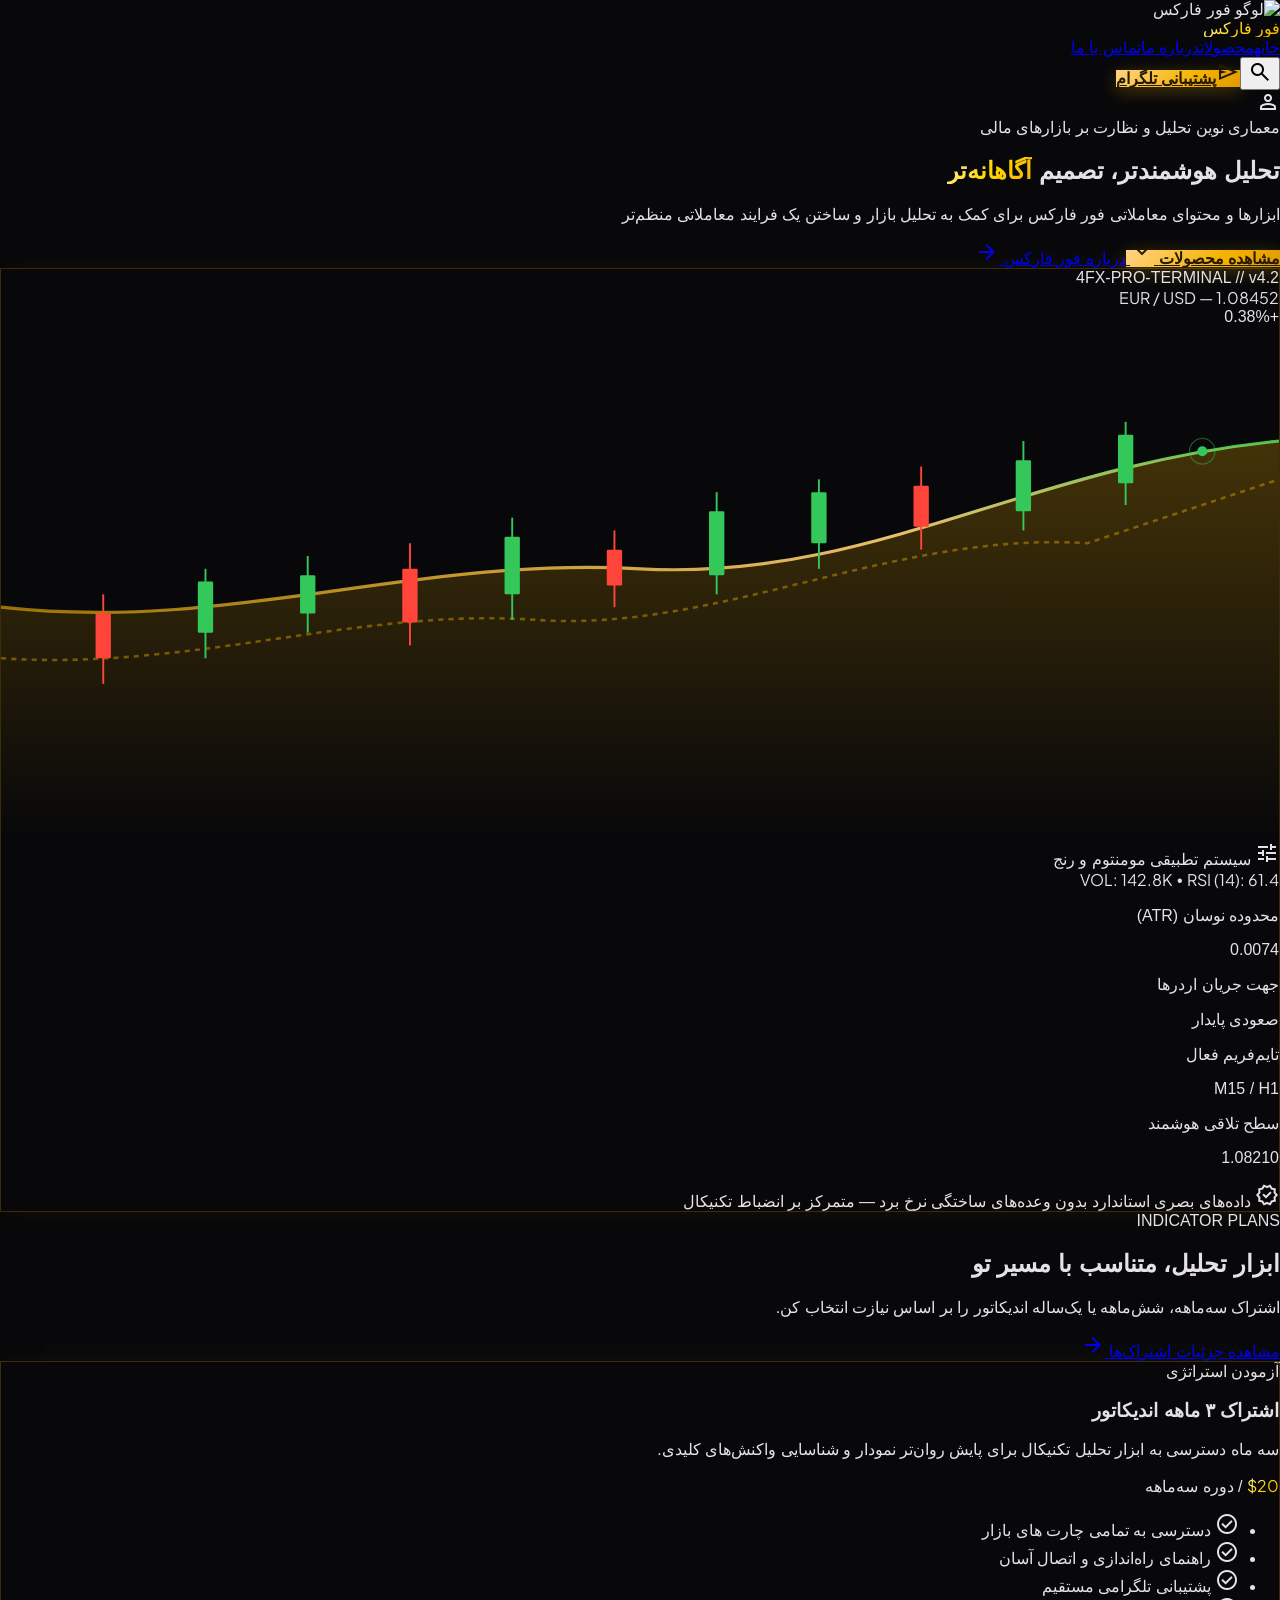
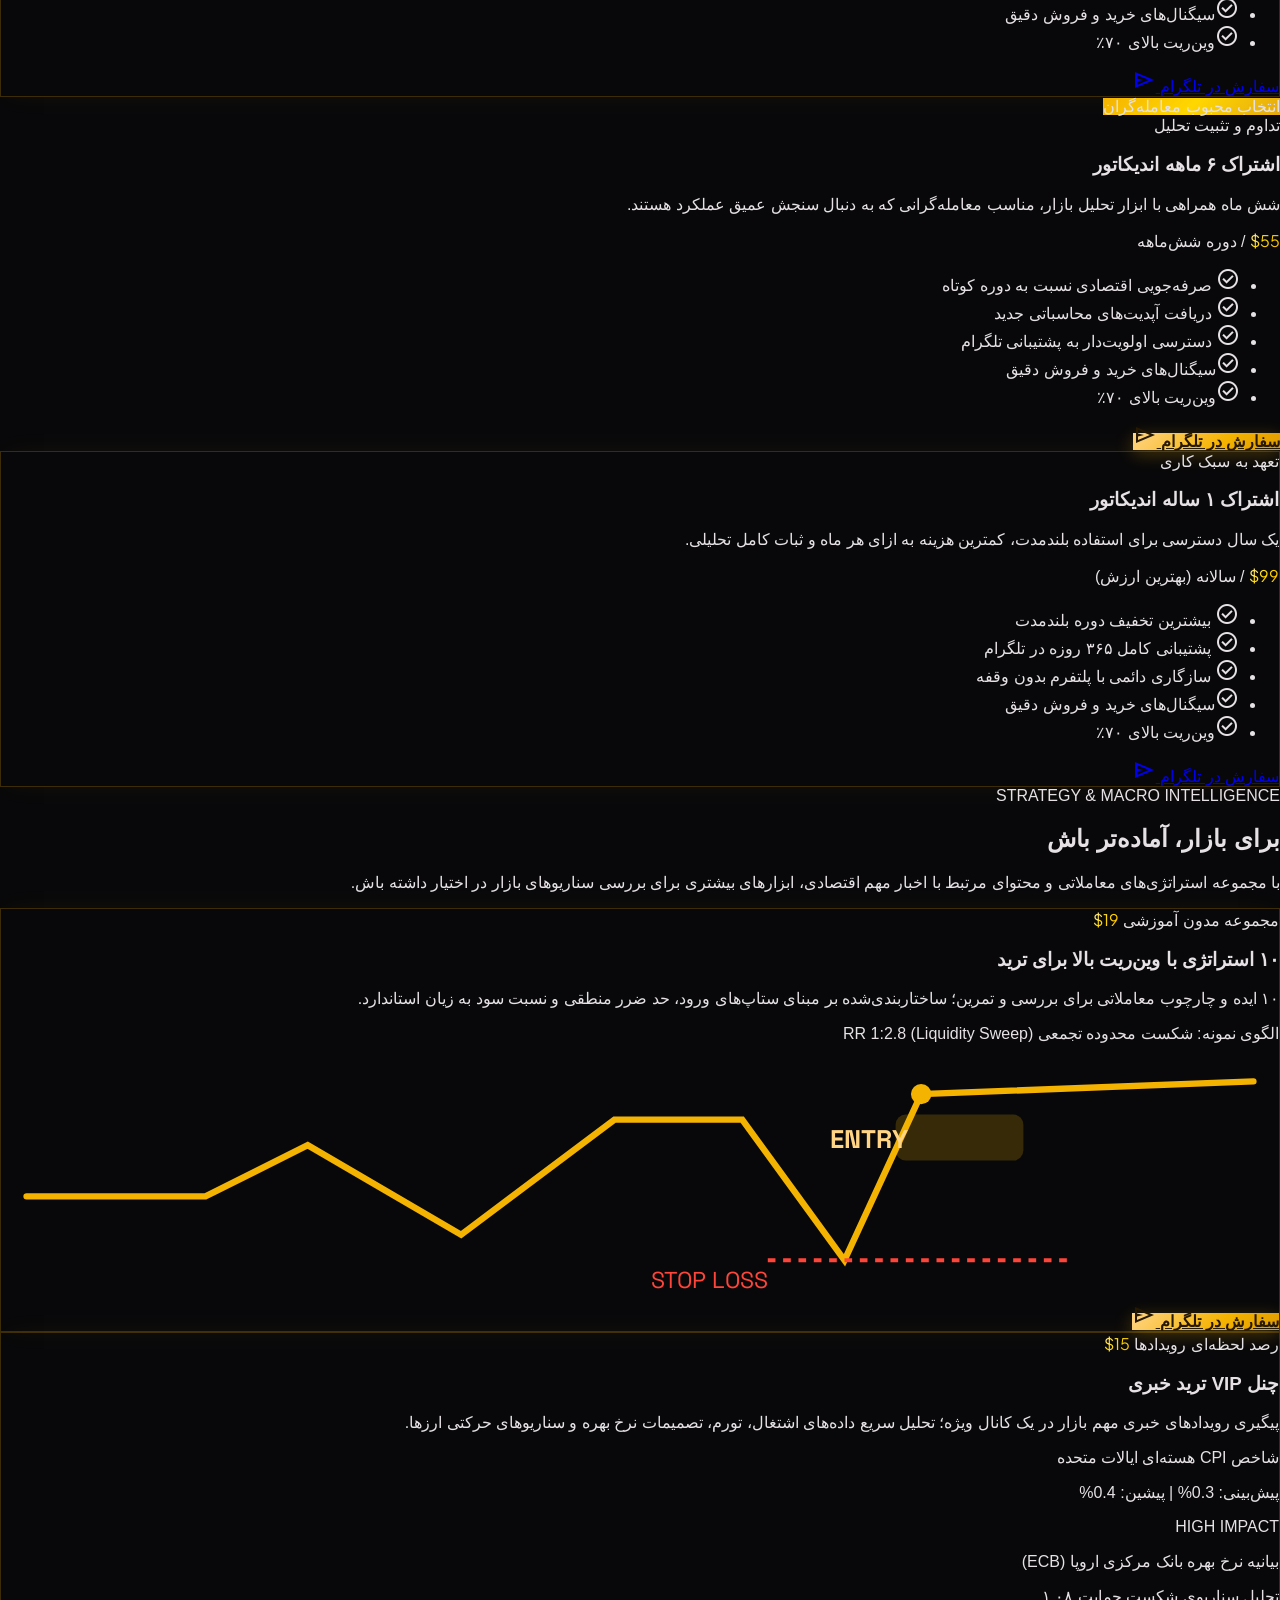
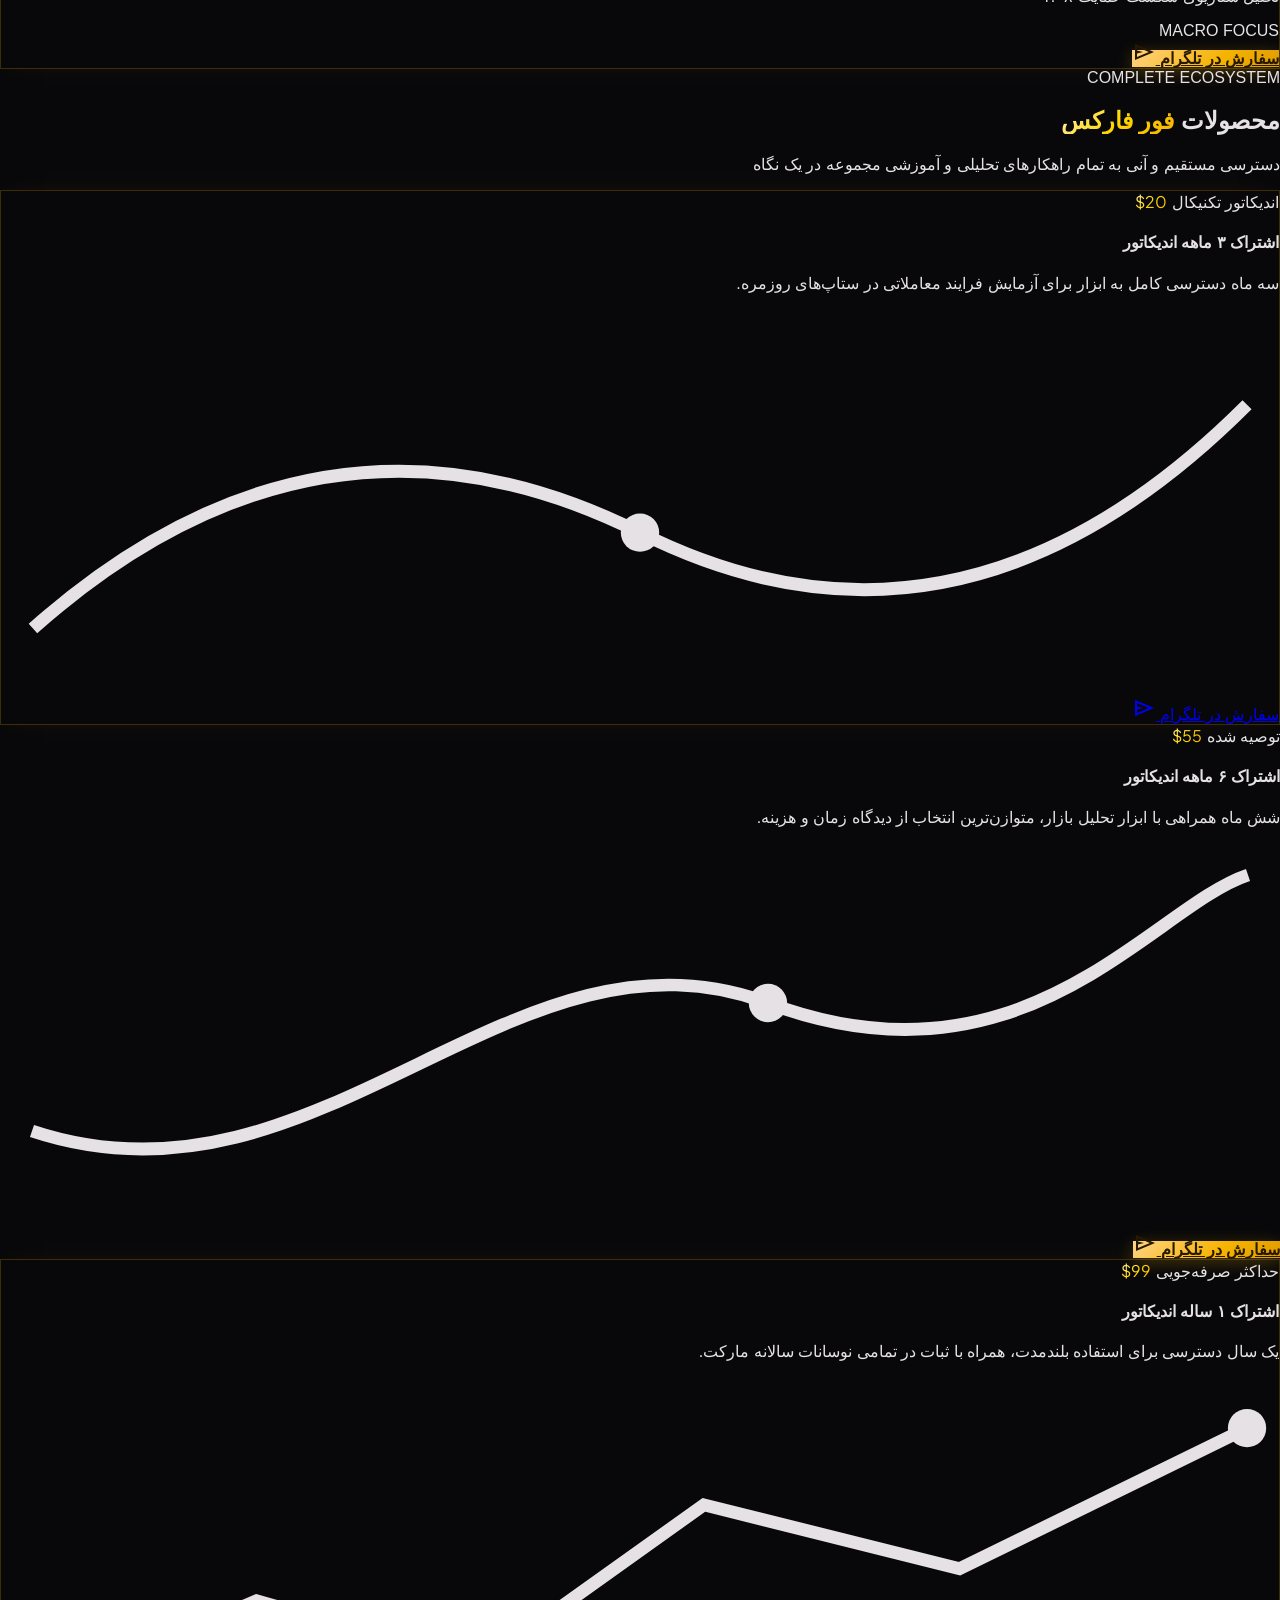
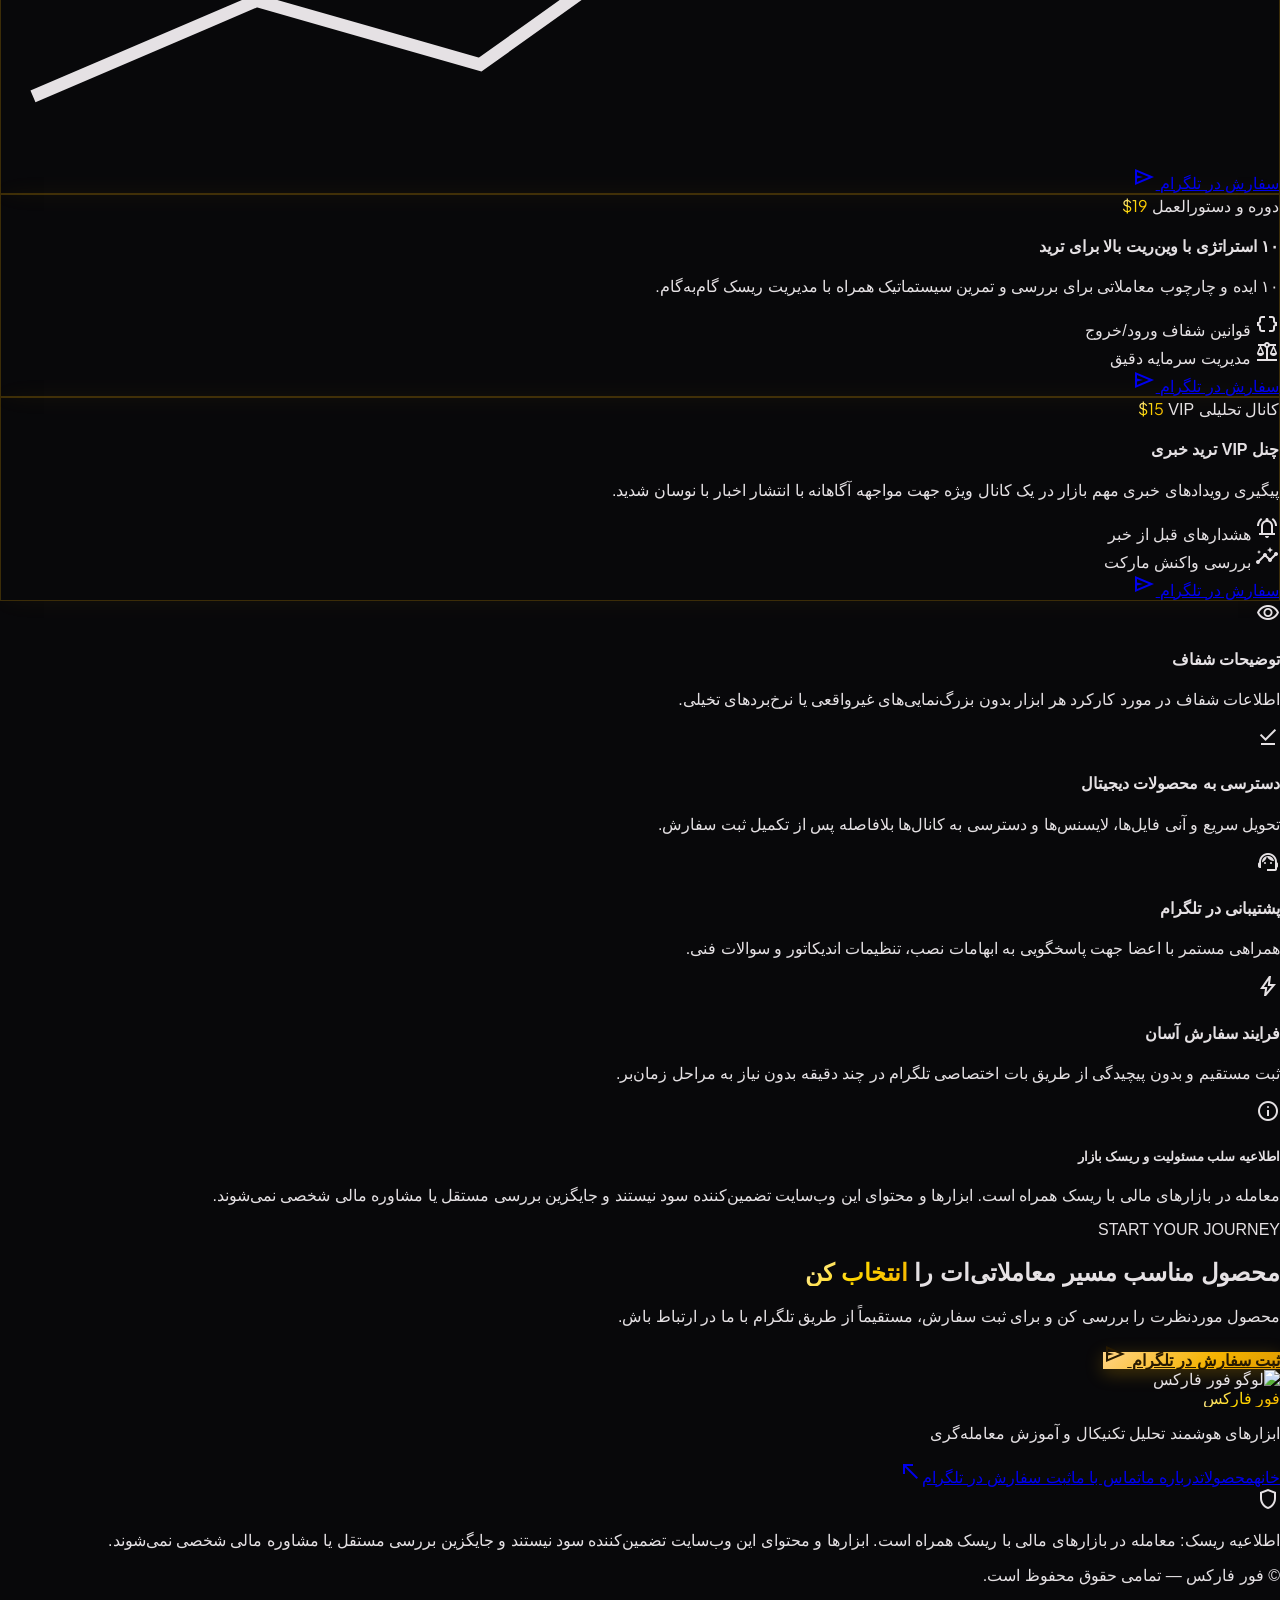
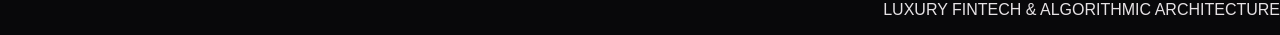
==== index.html @ a4b05c1a "Add files via upload" ====
<!DOCTYPE html>

<html class="dark" dir="rtl" lang="fa"><head><meta charset="utf-8"/><meta content="width=device-width, initial-scale=1.0" name="viewport"/><meta content="web_standard" name="shell-type"/><title>فور فارکس | ابزارهای هوشمند تحلیل تکنیکال و معاملات</title><link href="https://cdn.jsdelivr.net/gh/rastikerdar/vazirmatn@v33.003/Vazirmatn-font-face.css" rel="stylesheet"/><link href="https://fonts.googleapis.com/css2?family=Plus+Jakarta+Sans:wght@400;500;600;700;800&amp;family=Space+Grotesk:wght@500;600;700&amp;display=swap" rel="stylesheet"/><link href="https://fonts.googleapis.com/css2?family=Material+Symbols+Outlined:opsz,wght,FILL,GRAD@20..48,100..700,0..1,-50..200" rel="stylesheet"/><link href="https://fonts.googleapis.com/css2?family=Material+Symbols+Outlined:wght,FILL@100..700,0..1&amp;display=swap" rel="stylesheet"/><style>@layer base{html,body{margin:0;padding:0;font-family:'Vazirmatn',sans-serif;background-color:#08080a;color:#e5e1e4;}body{overscroll-behavior:none;}main>:first-child{margin-top:0!important;}main>:last-child{margin-bottom:0!important;}}::-webkit-scrollbar{display:none;}
.font-latin { font-family: 'Plus Jakarta Sans', system-ui, sans-serif; direction: ltr; display: inline-block; }
.gold-gradient-bg { background: linear-gradient(135deg, #F5B301 0%, #FFD700 50%, #E5A910 100%); }
.gold-gradient-text { background: linear-gradient(135deg, #FFF0BE 0%, #FFD700 50%, #F5B301 100%); -webkit-background-clip: text; -webkit-text-fill-color: transparent; }
.gold-border-glow { border: 1px solid rgba(245, 179, 1, 0.22); box-shadow: 0 0 25px -5px rgba(245, 179, 1, 0.08); }
.gold-card-hover:hover { border-color: rgba(255, 215, 0, 0.45); box-shadow: 0 10px 30px -8px rgba(245, 179, 1, 0.18); }
.gold-btn {
  background: linear-gradient(135deg, #ffd485 0%, #f5b301 60%, #df9b00 100%);
  color: #271900;
  font-weight: 700;
  box-shadow: 0 4px 18px rgba(245, 179, 1, 0.28);
}
.gold-btn:hover {
  background: linear-gradient(135deg, #ffe08f 0%, #febb14 60%, #e8a500 100%);
  box-shadow: 0 6px 24px rgba(245, 179, 1, 0.42);
}
</style><script src="https://cdn.tailwindcss.com?plugins=forms,container-queries"></script><script id="tailwind-config">tailwind.config = { darkMode: "class", theme: { extend: { "colors": { "on-primary-fixed": "#271900", "tertiary-fixed": "#fee178", "primary-container": "#f5b301", "on-secondary": "#3d2e00", "surface-container-low": "#111217", "on-tertiary": "#3b2f00", "surface-variant": "#1c1d24", "error-container": "#93000a", "on-error": "#690005", "chart-bullish": "#34C759", "chart-bearish": "#FF453A", "surface-container": "#15161c", "on-primary-fixed-variant": "#5d4200", "on-primary": "#412d00", "outline": "#9d8f78", "on-background": "#e5e1e4", "outline-variant": "rgba(245, 179, 1, 0.2)", "primary": "#ffd485", "on-tertiary-container": "#5c4c00", "secondary-fixed": "#ffe08f", "surface-container-highest": "#1f2029", "tertiary-container": "#d8bd58", "on-secondary-fixed-variant": "#584400", "inverse-surface": "#e5e1e4", "surface-dim": "#08080a", "secondary-container": "#c59b00", "on-secondary-fixed": "#241a00", "on-surface-variant": "#d4c4ac", "on-primary-container": "#412d00", "on-error-container": "#ffdad6", "primary-fixed": "#ffdea5", "inverse-primary": "#7b5800", "surface-tint": "#febb14", "on-tertiary-fixed-variant": "#554500", "surface": "#0e0f14", "tertiary": "#f5d971", "background": "#08080a", "primary-fixed-dim": "#febb14", "on-surface": "#e5e1e4", "error": "#ffb4ab", "secondary": "#efc134", "on-tertiary-fixed": "#221b00", "on-secondary-container": "#463500", "surface-container-lowest": "#060608", "surface-container-high": "#1a1b22", "secondary-fixed-dim": "#efc134", "surface-bright": "#22232a", "tertiary-fixed-dim": "#e0c560" }, "borderRadius": { "DEFAULT": "0.5rem", "lg": "0.75rem", "xl": "1rem", "full": "9999px" }, "spacing": { "space-lg": "1.5rem", "space-sm": "0.5rem", "space-xl": "2.5rem", "margin": "1.5rem", "space-2xl": "4rem", "space-3xl": "6rem", "space-xs": "0.25rem", "space-md": "1rem" }, "fontFamily": { "headline-md": ["Vazirmatn", "Space Grotesk", "sans-serif"], "headline-sm": ["Vazirmatn", "Space Grotesk", "sans-serif"], "label-lg": ["Vazirmatn", "Space Grotesk", "sans-serif"], "body-lg": ["Vazirmatn", "Manrope", "sans-serif"], "body-md": ["Vazirmatn", "Manrope", "sans-serif"], "body-sm": ["Vazirmatn", "Manrope", "sans-serif"], "headline-lg": ["Vazirmatn", "Space Grotesk", "sans-serif"], "headline-xl-mobile": ["Vazirmatn", "Space Grotesk", "sans-serif"], "label-md": ["Vazirmatn", "Space Grotesk", "sans-serif"], "display-hero": ["Vazirmatn", "Space Grotesk", "sans-serif"], "headline-xl": ["Vazirmatn", "Space Grotesk", "sans-serif"], "label-sm": ["Vazirmatn", "Space Grotesk", "sans-serif"], "body-xl": ["Vazirmatn", "Manrope", "sans-serif"], "display-hero-mobile": ["Vazirmatn", "Space Grotesk", "sans-serif"] }, "fontSize": { "headline-md": ["22px", { "lineHeight": "32px", "letterSpacing": "-0.01em", "fontWeight": "600" }], "headline-sm": ["18px", { "lineHeight": "28px", "fontWeight": "600" }], "label-lg": ["15px", { "lineHeight": "20px", "fontWeight": "600" }], "body-lg": ["17px", { "lineHeight": "28px", "fontWeight": "400" }], "body-md": ["15px", { "lineHeight": "24px", "fontWeight": "400" }], "body-sm": ["13px", { "lineHeight": "20px", "fontWeight": "400" }], "headline-lg": ["28px", { "lineHeight": "38px", "letterSpacing": "-0.015em", "fontWeight": "700" }], "headline-xl-mobile": ["28px", { "lineHeight": "38px", "letterSpacing": "-0.015em", "fontWeight": "700" }], "label-md": ["13px", { "lineHeight": "18px", "fontWeight": "500" }], "display-hero": ["54px", { "lineHeight": "68px", "letterSpacing": "-0.03em", "fontWeight": "800" }], "headline-xl": ["38px", { "lineHeight": "50px", "letterSpacing": "-0.025em", "fontWeight": "700" }], "label-sm": ["11px", { "lineHeight": "16px", "letterSpacing": "0.04em", "fontWeight": "600" }], "body-xl": ["20px", { "lineHeight": "34px", "fontWeight": "400" }], "display-hero-mobile": ["34px", { "lineHeight": "46px", "letterSpacing": "-0.02em", "fontWeight": "800" }] } } } };</script><link rel="stylesheet" href="assets/site.css">
<script defer src="assets/site.js"></script>
</head><body class="bg-[#08080a] font-body-md text-[#e5e1e4] antialiased selection:bg-[#f5b301] selection:text-[#271900]"><header class="fixed top-0 left-0 right-0 z-50 bg-[#08080a]/85 backdrop-blur-xl saturate-180 border-b border-[#f5b301]/20 shadow-[0_4px_30px_rgba(0,0,0,0.8)]"><div class="h-16 max-w-7xl mx-auto px-6 lg:px-12 flex items-center justify-between"><div class="flex items-center gap-space-md"><div class="p-1 rounded-lg bg-white/5 border border-white/10 flex items-center justify-center"><img alt="لوگو فور فارکس" class="h-7 w-auto object-contain shrink-0 invert brightness-200" src="https://lh3.googleusercontent.com/aida-public/[base64]"/></div><span class="font-headline-sm text-headline-sm tracking-tight text-white font-bold flex items-center gap-1.5"><span class="gold-gradient-text">فور فارکس</span></span></div><nav class="hidden md:flex items-center gap-space-lg" data-active-classes="text-primary font-bold"><a aria-current="page" class="font-label-lg text-label-lg text-primary font-bold relative after:absolute after:bottom-[-20px] after:left-0 after:right-0 after:h-[2px] after:bg-[#f5b301]" data-path="home" href="index.html">خانه</a><a class="font-label-lg text-label-lg text-neutral-400 hover:text-primary transition-colors" data-path="products" href="products.html">محصولات</a><a class="font-label-lg text-label-lg text-neutral-400 hover:text-primary transition-colors" data-path="about" href="about.html">درباره ما</a><a class="font-label-lg text-label-lg text-neutral-400 hover:text-primary transition-colors" data-path="contact" href="contact.html">تماس با ما</a></nav><div class="flex items-center gap-space-sm"><button aria-label="جستجو" class="w-9 h-9 rounded-full flex items-center justify-center text-neutral-400 hover:text-primary hover:bg-[#1c1d24] border border-neutral-800 transition-all"><span class="material-symbols-outlined text-[20px]">search</span></button><a class="hidden sm:inline-flex items-center gap-space-xs px-space-md py-2 rounded-full gold-btn font-label-md text-label-md transition-all shadow-[0_2px_12px_rgba(245,179,1,0.25)]" href="https://t.me/trades4forexbot" rel="noopener noreferrer" target="_blank"><span class="material-symbols-outlined text-[18px]">send</span><span>پشتیبانی تلگرام</span></a><div class="w-8 h-8 rounded-full bg-gradient-to-br from-primary to-amber-600 flex items-center justify-center text-on-primary shadow-sm"><span class="material-symbols-outlined text-[18px]">person</span></div></div></div></header><main class="w-full pt-16 bg-[#08080a] min-h-[calc(100vh-16rem)]"><div class="flex flex-col w-full">
<!-- SECTION 1: HERO CAMPAIGN -->
<section class="relative w-full overflow-hidden bg-gradient-to-b from-[#0e0f14] via-[#08080a] to-[#08080a] pt-space-2xl pb-space-3xl border-b border-[#f5b301]/15">
<div class="absolute -top-36 left-1/2 -translate-x-1/2 w-[850px] h-[450px] bg-gradient-to-b from-primary/15 via-primary-container/8 to-transparent blur-[120px] pointer-events-none rounded-full"></div>
<div class="absolute top-1/3 -right-48 w-96 h-96 bg-amber-500/5 blur-[100px] pointer-events-none rounded-full"></div>
<div class="max-w-7xl mx-auto px-6 lg:px-12 flex flex-col items-center text-center relative z-10">
<!-- Overline Tag -->
<div class="inline-flex items-center gap-space-xs px-space-md py-1.5 rounded-full bg-[#1b1e28] border border-[#f5b301]/30 text-[#ffd485] font-label-md text-label-md mb-space-lg shadow-[0_0_15px_rgba(245,179,1,0.12)]">
<span class="w-2 h-2 rounded-full bg-[#f5b301] animate-pulse"></span>
<span>معماری نوین تحلیل و نظارت بر بازارهای مالی</span>
</div>
<!-- Main Headline -->
<h1 class="font-display-hero text-headline-xl sm:text-display-hero max-w-4xl text-white tracking-tight mb-space-md font-extrabold leading-[1.25]">
        تحلیل هوشمندتر، تصمیم <span class="gold-gradient-text">آگاهانه‌تر</span>
</h1>
<!-- Editorial Subtitle -->
<p class="font-body-xl text-body-lg sm:text-body-xl text-neutral-400 max-w-2xl mx-auto leading-relaxed mb-space-xl">ابزارها و محتوای معاملاتی فور فارکس برای کمک به تحلیل بازار و ساختن یک فرایند معاملاتی منظم‌تر</p>
<!-- Primary & Ghost Actions -->
<div class="flex flex-wrap items-center justify-center gap-space-md mb-space-3xl">
<a class="gold-btn px-8 py-3.5 rounded-full font-label-lg text-label-lg transition-all transform hover:scale-[1.02] active:scale-[0.99] flex items-center gap-space-xs" href="#products-bento">
<span>مشاهده محصولات</span>
<span class="material-symbols-outlined text-[18px]">expand_more</span>
</a>
<a class="px-6 py-3.5 rounded-full bg-[#15161c] hover:bg-[#1f2029] text-white border border-[#f5b301]/25 font-label-lg text-label-lg transition-all flex items-center gap-space-xs shadow-sm hover:border-[#f5b301]/50" href="#indicators">
<span>درباره فور فارکس</span>
<span class="material-symbols-outlined text-[18px] rotate-180">arrow_forward</span>
</a>
</div>
<!-- Institutional Mock Dashboard (Apple Silicon Inspired Tray) -->
<div class="w-full max-w-5xl rounded-3xl bg-[#111217] gold-border-glow p-4 sm:p-6 lg:p-8 shadow-[0_24px_80px_rgba(0,0,0,0.6)] text-white relative">
<!-- Decorative Ambient Glow -->
<div class="absolute -bottom-20 -left-20 w-64 h-64 bg-primary-container/10 rounded-full blur-3xl pointer-events-none"></div>
<div class="absolute -top-16 -right-16 w-48 h-48 bg-primary/10 rounded-full blur-2xl pointer-events-none"></div>
<!-- Top Window Pill Meta -->
<div class="flex items-center justify-between pb-6 mb-6 border-b border-white/5 relative z-10">
<div class="flex items-center gap-space-sm">
<span class="w-3 h-3 rounded-full bg-[#FF5F56]/80 inline-block"></span>
<span class="w-3 h-3 rounded-full bg-[#FFBD2E]/80 inline-block"></span>
<span class="w-3 h-3 rounded-full bg-[#27C93F]/80 inline-block"></span>
<span class="font-mono text-label-sm text-neutral-400 ml-2 hidden sm:inline">4FX-PRO-TERMINAL // v4.2</span>
</div>
<div class="flex items-center gap-space-md">
<div class="flex items-center gap-2 bg-white/5 border border-white/5 rounded-full px-3 py-1 text-label-sm text-white/90">
<span class="w-1.5 h-1.5 rounded-full bg-chart-bullish"></span>
<span class="font-latin">EUR / USD — 1.08452</span>
</div>
<span class="text-label-sm text-chart-bullish bg-chart-bullish/10 px-2.5 py-0.5 rounded-full font-mono border border-chart-bullish/20">+0.38%</span>
</div>
</div>
<!-- Integrated Trading Screen Canvas -->
<div class="relative w-full h-72 sm:h-96 rounded-2xl bg-[#09090c] p-4 flex flex-col justify-between overflow-hidden border border-white/5">
<!-- Background Grid Overlay -->
<div class="absolute inset-0 bg-[linear-gradient(to_right,rgba(255,255,255,0.03)_1px,transparent_1px),linear-gradient(to_bottom,rgba(255,255,255,0.03)_1px,transparent_1px)] bg-[size:40px_40px] pointer-events-none"></div>
<!-- Dynamic SVG Chart Canvas -->
<svg class="absolute inset-0 w-full h-full" fill="none" preserveaspectratio="none" viewbox="0 0 1000 400">
<defs>
<lineargradient id="primaryAreaGlow" x1="0" x2="0" y1="0" y2="1">
<stop offset="0%" stop-color="#F5B301" stop-opacity="0.25"></stop>
<stop offset="100%" stop-color="#F5B301" stop-opacity="0.0"></stop>
</lineargradient>
<lineargradient id="emaGrad" x1="0" x2="1" y1="0" y2="0">
<stop offset="0%" stop-color="#F5B301" stop-opacity="0.6"></stop>
<stop offset="70%" stop-color="#FFD485" stop-opacity="0.9"></stop>
<stop offset="100%" stop-color="#34C759" stop-opacity="1"></stop>
</lineargradient>
</defs>
<!-- EMA Trend Curves -->
<path d="M 0,260 C 150,270 280,220 420,230 C 560,240 700,160 850,170 L 1000,120" fill="none" opacity="0.4" stroke="#F5B301" stroke-dasharray="4 4" stroke-width="2"></path>
<path d="M 0,220 C 180,240 320,180 500,190 C 680,200 800,110 1000,90" fill="none" stroke="url(#emaGrad)" stroke-width="2.5"></path>
<!-- Volumetric Fill under trend -->
<path d="M 0,220 C 180,240 320,180 500,190 C 680,200 800,110 1000,90 L 1000,400 L 0,400 Z" fill="url(#primaryAreaGlow)"></path>
<!-- Stylized Candles -->
<!-- Bar 1 -->
<line stroke="#FF453A" stroke-width="1.5" x1="80" x2="80" y1="210" y2="280"></line>
<rect fill="#FF453A" height="35" rx="1" width="12" x="74" y="225"></rect>
<!-- Bar 2 -->
<line stroke="#34C759" stroke-width="1.5" x1="160" x2="160" y1="190" y2="260"></line>
<rect fill="#34C759" height="40" rx="1" width="12" x="154" y="200"></rect>
<!-- Bar 3 -->
<line stroke="#34C759" stroke-width="1.5" x1="240" x2="240" y1="180" y2="240"></line>
<rect fill="#34C759" height="30" rx="1" width="12" x="234" y="195"></rect>
<!-- Bar 4 -->
<line stroke="#FF453A" stroke-width="1.5" x1="320" x2="320" y1="170" y2="250"></line>
<rect fill="#FF453A" height="42" rx="1" width="12" x="314" y="190"></rect>
<!-- Bar 5 -->
<line stroke="#34C759" stroke-width="1.5" x1="400" x2="400" y1="150" y2="230"></line>
<rect fill="#34C759" height="45" rx="1" width="12" x="394" y="165"></rect>
<!-- Bar 6 -->
<line stroke="#FF453A" stroke-width="1.5" x1="480" x2="480" y1="160" y2="220"></line>
<rect fill="#FF453A" height="28" rx="1" width="12" x="474" y="175"></rect>
<!-- Bar 7 -->
<line stroke="#34C759" stroke-width="1.5" x1="560" x2="560" y1="130" y2="210"></line>
<rect fill="#34C759" height="50" rx="1" width="12" x="554" y="145"></rect>
<!-- Bar 8 -->
<line stroke="#34C759" stroke-width="1.5" x1="640" x2="640" y1="120" y2="190"></line>
<rect fill="#34C759" height="40" rx="1" width="12" x="634" y="130"></rect>
<!-- Bar 9 -->
<line stroke="#FF453A" stroke-width="1.5" x1="720" x2="720" y1="110" y2="175"></line>
<rect fill="#FF453A" height="32" rx="1" width="12" x="714" y="125"></rect>
<!-- Bar 10 -->
<line stroke="#34C759" stroke-width="1.5" x1="800" x2="800" y1="90" y2="160"></line>
<rect fill="#34C759" height="40" rx="1" width="12" x="794" y="105"></rect>
<!-- Bar 11 (Pulse Peak) -->
<line stroke="#34C759" stroke-width="1.5" x1="880" x2="880" y1="75" y2="140"></line>
<rect fill="#34C759" height="38" rx="1" width="12" x="874" y="85"></rect>
<!-- Bar 12 Live Pin -->
<circle cx="940" cy="98" fill="#34C759" r="4"></circle>
<circle cx="940" cy="98" opacity="0.4" r="10" stroke="#34C759" stroke-width="1"></circle>
</svg>
<!-- Floating Ambient Glass Badges -->
<div class="relative z-10 flex flex-wrap items-center justify-between gap-4 pointer-events-none">
<div class="flex items-center gap-3 backdrop-blur-md bg-[#181920]/80 border border-[#f5b301]/25 px-3.5 py-1.5 rounded-full shadow-sm">
<span class="material-symbols-outlined text-[16px] text-primary">tune</span>
<span class="font-label-md text-label-md text-white/90">سیستم تطبیقی مومنتوم و رنج</span>
</div>
<div class="flex items-center gap-3 backdrop-blur-md bg-white/5 border border-white/10 px-3.5 py-1.5 rounded-full font-mono text-label-sm text-neutral-400">
<span class="font-latin">RSI (14): 61.4</span>
<span>•</span>
<span class="font-latin">VOL: 142.8K</span>
</div>
</div>
<!-- Bottom Metric HUD -->
<div class="relative z-10 grid grid-cols-2 sm:grid-cols-4 gap-3 bg-black/60 backdrop-blur-lg p-3 rounded-xl border border-[#f5b301]/20">
<div>
<p class="font-label-sm text-label-sm text-neutral-400">محدوده نوسان (ATR)</p>
<p class="font-headline-sm text-headline-sm text-white font-mono mt-0.5">0.0074</p>
</div>
<div>
<p class="font-label-sm text-label-sm text-neutral-400">جهت جریان اردرها</p>
<p class="font-headline-sm text-headline-sm text-chart-bullish mt-0.5">صعودی پایدار</p>
</div>
<div>
<p class="font-label-sm text-label-sm text-neutral-400">تایم‌فریم فعال</p>
<p class="font-headline-sm text-headline-sm text-white font-mono mt-0.5">M15 / H1</p>
</div>
<div>
<p class="font-label-sm text-label-sm text-neutral-400">سطح تلاقی هوشمند</p>
<p class="font-headline-sm text-headline-sm text-primary font-mono mt-0.5">1.08210</p>
</div>
</div>
</div>
<div class="mt-4 flex items-center justify-center gap-2 text-neutral-400 font-body-sm text-body-sm relative z-10">
<span class="material-symbols-outlined text-[16px] text-primary">verified</span>
<span>داده‌های بصری استاندارد بدون وعده‌های ساختگی نرخ برد — متمرکز بر انضباط تکنیکال</span>
</div>
</div>
</div>
</section>
<!-- SECTION 2: INDICATOR SUBSCRIPTIONS SPOTLIGHT -->
<section class="w-full bg-[#0b0c10] py-space-3xl border-b border-[#f5b301]/15" id="indicators">
<div class="max-w-7xl mx-auto px-6 lg:px-12">
<!-- Section Header -->
<div class="flex flex-col md:flex-row md:items-end justify-between mb-space-2xl gap-space-md">
<div>
<span class="font-label-sm text-label-sm text-primary tracking-widest block mb-2 uppercase font-bold">INDICATOR PLANS</span>
<h2 class="font-headline-xl text-headline-xl text-white tracking-tight font-bold">ابزار تحلیل، متناسب با مسیر تو</h2>
<p class="font-body-lg text-body-lg text-neutral-400 mt-space-xs max-w-xl">
            اشتراک سه‌ماهه، شش‌ماهه یا یک‌ساله اندیکاتور را بر اساس نیازت انتخاب کن.
          </p>
</div>
<a class="font-label-lg text-label-lg text-primary hover:text-amber-300 transition-colors inline-flex items-center gap-1 self-start md:self-end font-semibold" href="https://t.me/trades4forexbot" rel="noopener noreferrer" target="_blank">
<span>مشاهده جزئیات اشتراک‌ها</span>
<span class="material-symbols-outlined text-[18px] rotate-180">arrow_forward</span>
</a>
</div>
<!-- 3 Tiered Cards in Obsidian Dark & Gold -->
<div class="grid grid-cols-1 md:grid-cols-3 gap-space-lg items-stretch">
<!-- Tier 1: 3 Months -->
<div class="bg-[#111217] gold-border-glow gold-card-hover rounded-3xl p-8 flex flex-col justify-between transition-all duration-300">
<div>
<span class="inline-block px-3 py-1 rounded-full bg-[#181920] border border-white/5 text-neutral-300 font-label-sm text-label-sm mb-6">آزمودن استراتژی</span>
<h3 class="font-headline-lg text-headline-lg text-white font-bold">اشتراک ۳ ماهه اندیکاتور</h3>
<p class="font-body-md text-body-md text-neutral-400 mt-3 leading-relaxed">
              سه ماه دسترسی به ابزار تحلیل تکنیکال برای پایش روان‌تر نمودار و شناسایی واکنش‌های کلیدی.
            </p>
<div class="my-8">
<span class="font-latin text-4xl lg:text-5xl font-extrabold gold-gradient-text tracking-tight">$20</span>
<span class="font-body-sm text-body-sm text-neutral-400 mr-1">/ دوره سه‌ماهه</span>
</div>
<ul class="space-y-3 font-body-sm text-body-sm text-neutral-300 mb-8">
<li class="flex items-center gap-2">
<span class="material-symbols-outlined text-primary text-[18px]">check_circle</span>
<span>دسترسی به تمامی چارت های بازار</span>
</li>
<li class="flex items-center gap-2">
<span class="material-symbols-outlined text-primary text-[18px]">check_circle</span>
<span>راهنمای راه‌اندازی و اتصال آسان</span>
</li>
<li class="flex items-center gap-2">
<span class="material-symbols-outlined text-primary text-[18px]">check_circle</span>
<span>پشتیبانی تلگرامی مستقیم</span>
</li>
<li class="flex items-center gap-2"><span class="material-symbols-outlined text-primary text-[18px]">check_circle</span><span>سیگنال‌های خرید و فروش دقیق</span></li><li class="flex items-center gap-2"><span class="material-symbols-outlined text-primary text-[18px]">check_circle</span><span>وین‌ریت بالای ۷۰٪</span></li></ul>
</div>
<a class="w-full py-3.5 rounded-full bg-[#181920] hover:bg-[#20222c] text-white border border-[#f5b301]/25 hover:border-[#f5b301]/60 font-label-md text-label-md text-center transition-all flex items-center justify-center gap-2" href="https://t.me/trades4forexbot" rel="noopener noreferrer" target="_blank">
<span>سفارش در تلگرام</span>
<span class="material-symbols-outlined text-[16px]">send</span>
</a>
</div>
<!-- Tier 2: 6 Months (Balanced Highlight) -->
<div class="bg-gradient-to-b from-[#161822] to-[#111217] rounded-3xl p-8 flex flex-col justify-between border-2 border-[#f5b301]/60 shadow-[0_12px_45px_rgba(245,179,1,0.15)] relative transform md:-translate-y-2">
<div class="absolute -top-3.5 right-8">
<span class="px-3.5 py-1 rounded-full gold-gradient-bg text-[#271900] font-label-sm text-label-sm font-bold shadow-md">انتخاب محبوب معامله‌گران</span>
</div>
<div>
<span class="inline-block px-3 py-1 rounded-full bg-primary/10 border border-primary/25 text-primary font-label-sm text-label-sm mb-6 mt-1">تداوم و تثبیت تحلیل</span>
<h3 class="font-headline-lg text-headline-lg text-white font-bold">اشتراک ۶ ماهه اندیکاتور</h3>
<p class="font-body-md text-body-md text-neutral-400 mt-3 leading-relaxed">
              شش ماه همراهی با ابزار تحلیل بازار، مناسب معامله‌گرانی که به دنبال سنجش عمیق عملکرد هستند.
            </p>
<div class="my-8">
<span class="font-latin text-4xl lg:text-5xl font-extrabold gold-gradient-text tracking-tight">$55</span>
<span class="font-body-sm text-body-sm text-neutral-400 mr-1">/ دوره شش‌ماهه</span>
</div>
<ul class="space-y-3 font-body-sm text-body-sm text-neutral-300 mb-8">
<li class="flex items-center gap-2">
<span class="material-symbols-outlined text-chart-bullish text-[18px]">check_circle</span>
<span>صرفه‌جویی اقتصادی نسبت به دوره کوتاه</span>
</li>
<li class="flex items-center gap-2">
<span class="material-symbols-outlined text-chart-bullish text-[18px]">check_circle</span>
<span>دریافت آپدیت‌های محاسباتی جدید</span>
</li>
<li class="flex items-center gap-2">
<span class="material-symbols-outlined text-chart-bullish text-[18px]">check_circle</span>
<span>دسترسی اولویت‌دار به پشتیبانی تلگرام</span>
</li>
<li class="flex items-center gap-2"><span class="material-symbols-outlined text-chart-bullish text-[18px]">check_circle</span><span>سیگنال‌های خرید و فروش دقیق</span></li><li class="flex items-center gap-2"><span class="material-symbols-outlined text-chart-bullish text-[18px]">check_circle</span><span>وین‌ریت بالای ۷۰٪</span></li></ul>
</div>
<a class="gold-btn w-full py-3.5 rounded-full text-center transition-all flex items-center justify-center gap-2" href="https://t.me/trades4forexbot" rel="noopener noreferrer" target="_blank">
<span>سفارش در تلگرام</span>
<span class="material-symbols-outlined text-[16px]">send</span>
</a>
</div>
<!-- Tier 3: 1 Year -->
<div class="bg-[#111217] gold-border-glow gold-card-hover rounded-3xl p-8 flex flex-col justify-between transition-all duration-300">
<div>
<span class="inline-block px-3 py-1 rounded-full bg-[#181920] border border-white/5 text-neutral-300 font-label-sm text-label-sm mb-6">تعهد به سبک کاری</span>
<h3 class="font-headline-lg text-headline-lg text-white font-bold">اشتراک ۱ ساله اندیکاتور</h3>
<p class="font-body-md text-body-md text-neutral-400 mt-3 leading-relaxed">
              یک سال دسترسی برای استفاده بلندمدت، کمترین هزینه به ازای هر ماه و ثبات کامل تحلیلی.
            </p>
<div class="my-8">
<span class="font-latin text-4xl lg:text-5xl font-extrabold gold-gradient-text tracking-tight">$99</span>
<span class="font-body-sm text-body-sm text-neutral-400 mr-1">/ سالانه (بهترین ارزش)</span>
</div>
<ul class="space-y-3 font-body-sm text-body-sm text-neutral-300 mb-8">
<li class="flex items-center gap-2">
<span class="material-symbols-outlined text-primary text-[18px]">check_circle</span>
<span>بیشترین تخفیف دوره بلندمدت</span>
</li>
<li class="flex items-center gap-2">
<span class="material-symbols-outlined text-primary text-[18px]">check_circle</span>
<span>پشتیبانی کامل ۳۶۵ روزه در تلگرام</span>
</li>
<li class="flex items-center gap-2">
<span class="material-symbols-outlined text-primary text-[18px]">check_circle</span>
<span>سازگاری دائمی با پلتفرم بدون وقفه</span>
</li>
<li class="flex items-center gap-2"><span class="material-symbols-outlined text-primary text-[18px]">check_circle</span><span>سیگنال‌های خرید و فروش دقیق</span></li><li class="flex items-center gap-2"><span class="material-symbols-outlined text-primary text-[18px]">check_circle</span><span>وین‌ریت بالای ۷۰٪</span></li></ul>
</div>
<a class="w-full py-3.5 rounded-full bg-[#181920] hover:bg-[#20222c] text-white border border-[#f5b301]/25 hover:border-[#f5b301]/60 font-label-md text-label-md text-center transition-all flex items-center justify-center gap-2" href="https://t.me/trades4forexbot" rel="noopener noreferrer" target="_blank">
<span>سفارش در تلگرام</span>
<span class="material-symbols-outlined text-[16px]">send</span>
</a>
</div>
</div>
</div>
</section>
<!-- SECTION 3: STRATEGIES & NEWS VIP DUAL SHOWCASE -->
<section class="w-full bg-[#08080a] py-space-3xl border-b border-[#f5b301]/15">
<div class="max-w-7xl mx-auto px-6 lg:px-12">
<div class="text-center max-w-3xl mx-auto mb-space-2xl">
<span class="font-label-sm text-label-sm text-primary tracking-widest block mb-2 uppercase font-bold">STRATEGY &amp; MACRO INTELLIGENCE</span>
<h2 class="font-headline-xl text-headline-xl text-white tracking-tight font-bold">برای بازار، آماده‌تر باش</h2>
<p class="font-body-lg text-body-lg text-neutral-400 mt-space-xs leading-relaxed">
          با مجموعه استراتژی‌های معاملاتی و محتوای مرتبط با اخبار مهم اقتصادی، ابزارهای بیشتری برای بررسی سناریوهای بازار در اختیار داشته باش.
        </p>
</div>
<!-- Keynote Dual Split -->
<div class="grid grid-cols-1 lg:grid-cols-2 gap-space-lg">
<!-- Card 1: 10 High Win-Rate Strategies -->
<div class="bg-[#111217] gold-border-glow rounded-3xl p-8 lg:p-12 flex flex-col justify-between overflow-hidden relative">
<div>
<div class="flex items-center justify-between mb-8">
<span class="font-label-md text-label-md text-[#ffd485] font-semibold bg-[#181920] border border-[#f5b301]/30 px-3.5 py-1 rounded-full">مجموعه مدون آموزشی</span>
<span class="font-latin text-3xl font-extrabold gold-gradient-text">$19</span>
</div>
<h3 class="font-headline-xl text-[28px] sm:text-[30px] leading-tight text-white font-bold">۱۰ استراتژی با وین‌ریت بالا برای ترید</h3>
<p class="font-body-md text-body-md text-neutral-400 mt-4 leading-relaxed max-w-md">
              ۱۰ ایده و چارچوب معاملاتی برای بررسی و تمرین؛ ساختاربندی‌شده بر مبنای ستاپ‌های ورود، حد ضرر منطقی و نسبت سود به زیان استاندارد.
            </p>
<!-- Vector Strategy Schematic -->
<div class="mt-8 mb-8 bg-[#09090c] rounded-2xl p-5 border border-white/5">
<div class="flex items-center justify-between text-label-sm text-neutral-400 mb-3">
<span>الگوی نمونه: شکست محدوده تجمعی (Liquidity Sweep)</span>
<span class="text-chart-bullish font-mono">RR 1:2.8</span>
</div>
<svg class="w-full h-24" fill="none" viewbox="0 0 500 100">
<path d="M 10,60 L 80,60 L 120,40 L 180,75 L 240,30 L 290,30 L 330,85 L 360,20 L 490,15" stroke="#f5b301" stroke-linecap="round" stroke-width="2.5"></path>
<!-- Entry marker -->
<circle cx="360" cy="20" fill="#f5b301" r="4"></circle>
<rect fill="#f5b301" height="18" opacity="0.2" rx="4" width="50" x="350" y="28"></rect>
<text fill="#ffd485" font-family="Space Grotesk" font-size="10" font-weight="bold" x="355" y="41">ENTRY</text>
<!-- Stop loss guide line -->
<line stroke="#FF453A" stroke-dasharray="3 3" stroke-width="1.5" x1="300" x2="420" y1="85" y2="85"></line>
<text fill="#FF453A" font-family="Space Grotesk" font-size="9" x="300" y="96">STOP LOSS</text>
</svg>
</div>
</div>
<a class="gold-btn w-full sm:w-auto self-start px-8 py-3.5 rounded-full text-center transition-all flex items-center justify-center gap-2" href="https://t.me/trades4forexbot" rel="noopener noreferrer" target="_blank">
<span>سفارش در تلگرام</span>
<span class="material-symbols-outlined text-[16px]">send</span>
</a>
</div>
<!-- Card 2: VIP News Channel -->
<div class="bg-[#111217] gold-border-glow rounded-3xl p-8 lg:p-12 flex flex-col justify-between overflow-hidden relative">
<div>
<div class="flex items-center justify-between mb-8">
<span class="font-label-md text-label-md text-chart-bullish font-semibold bg-[#181920] border border-chart-bullish/30 px-3.5 py-1 rounded-full">رصد لحظه‌ای رویدادها</span>
<span class="font-latin text-3xl font-extrabold gold-gradient-text">$15</span>
</div>
<h3 class="font-headline-xl text-[28px] sm:text-[30px] leading-tight text-white font-bold">چنل VIP ترید خبری</h3>
<p class="font-body-md text-body-md text-neutral-400 mt-4 leading-relaxed max-w-md">
              پیگیری رویدادهای خبری مهم بازار در یک کانال ویژه؛ تحلیل سریع داده‌های اشتغال، تورم، تصمیمات نرخ بهره و سناریوهای حرکتی ارزها.
            </p>
<!-- Economic Calendar Mini Stream -->
<div class="mt-8 mb-8 space-y-2.5">
<div class="bg-[#09090c] rounded-xl p-3 border border-white/5 flex items-center justify-between">
<div class="flex items-center gap-3">
<span class="w-2.5 h-2.5 rounded-full bg-chart-bearish"></span>
<div>
<p class="font-label-md text-label-md text-white font-medium">شاخص CPI هسته‌ای ایالات متحده</p>
<p class="font-label-sm text-label-sm text-neutral-400">پیش‌بینی: 0.3% | پیشین: 0.4%</p>
</div>
</div>
<span class="font-mono text-label-sm text-[#FF453A] font-bold">HIGH IMPACT</span>
</div>
<div class="bg-[#09090c] rounded-xl p-3 border border-white/5 flex items-center justify-between">
<div class="flex items-center gap-3">
<span class="w-2.5 h-2.5 rounded-full bg-[#f5b301]"></span>
<div>
<p class="font-label-md text-label-md text-white font-medium">بیانیه نرخ بهره بانک مرکزی اروپا (ECB)</p>
<p class="font-label-sm text-label-sm text-neutral-400">تحلیل سناریوی شکست حمایت ۱.۰۸</p>
</div>
</div>
<span class="font-mono text-label-sm text-primary">MACRO FOCUS</span>
</div>
</div>
</div>
<a class="gold-btn w-full sm:w-auto self-start px-8 py-3.5 rounded-full text-center transition-all flex items-center justify-center gap-2" href="https://t.me/trades4forexbot" rel="noopener noreferrer" target="_blank">
<span>سفارش در تلگرام</span>
<span class="material-symbols-outlined text-[16px]">send</span>
</a>
</div>
</div>
</div>
</section>
<!-- SECTION 4: PROMOTIONAL BENTO GRID (ALL 5 PRODUCTS) -->
<section class="w-full bg-[#0b0c10] py-space-3xl border-b border-[#f5b301]/15" id="products-bento">
<div class="max-w-7xl mx-auto px-6 lg:px-12">
<div class="text-center max-w-2xl mx-auto mb-space-2xl">
<span class="font-label-sm text-label-sm text-primary tracking-widest block mb-2 uppercase font-bold">COMPLETE ECOSYSTEM</span>
<h2 class="font-headline-xl text-headline-xl text-white tracking-tight font-bold">محصولات <span class="gold-gradient-text">فور فارکس</span></h2>
<p class="font-body-md text-body-md text-neutral-400 mt-space-xs">
          دسترسی مستقیم و آنی به تمام راهکارهای تحلیلی و آموزشی مجموعه در یک نگاه
        </p>
</div>
<!-- Bento Mosaic -->
<div class="grid grid-cols-1 md:grid-cols-2 lg:grid-cols-6 gap-6">
<!-- Product 1: 3M Plan (2 Cols) -->
<div class="lg:col-span-2 bg-[#111217] gold-border-glow gold-card-hover rounded-3xl p-6 flex flex-col justify-between transition-all">
<div>
<div class="flex items-center justify-between mb-4">
<span class="font-label-sm text-label-sm bg-[#181920] border border-white/5 text-neutral-300 px-2.5 py-1 rounded-full">اندیکاتور تکنیکال</span>
<span class="font-latin text-2xl font-bold gold-gradient-text">$20</span>
</div>
<h4 class="font-headline-sm text-headline-sm text-white mb-2 font-bold">اشتراک ۳ ماهه اندیکاتور</h4>
<p class="font-body-sm text-body-sm text-neutral-400 mb-6">سه ماه دسترسی کامل به ابزار برای آزمایش فرایند معاملاتی در ستاپ‌های روزمره.</p>
<div class="h-24 bg-[#09090c] rounded-xl flex items-center justify-center p-3 mb-6 border border-white/5">
<svg class="w-full h-full text-primary" fill="none" viewbox="0 0 200 60">
<path d="M 5,50 Q 50,10 100,35 T 195,15" stroke="currentColor" stroke-width="2"></path>
<circle cx="100" cy="35" fill="currentColor" r="3"></circle>
</svg>
</div>
</div>
<a class="w-full py-2.5 rounded-full bg-[#181920] hover:bg-[#20222c] text-white border border-[#f5b301]/25 hover:border-[#f5b301]/60 font-label-md text-label-md text-center transition-colors flex items-center justify-center gap-1.5" href="https://t.me/trades4forexbot" rel="noopener noreferrer" target="_blank">
<span>سفارش در تلگرام</span>
<span class="material-symbols-outlined text-[16px]">send</span>
</a>
</div>
<!-- Product 2: 6M Plan (2 Cols - Highlighted) -->
<div class="lg:col-span-2 bg-[#151722] border-2 border-[#f5b301]/50 rounded-3xl p-6 flex flex-col justify-between shadow-[0_8px_30px_rgba(245,179,1,0.12)] transition-all">
<div>
<div class="flex items-center justify-between mb-4">
<span class="font-label-sm text-label-sm bg-primary/10 border border-primary/30 text-primary px-2.5 py-1 rounded-full font-bold">توصیه شده</span>
<span class="font-latin text-2xl font-bold gold-gradient-text">$55</span>
</div>
<h4 class="font-headline-sm text-headline-sm text-white mb-2 font-bold">اشتراک ۶ ماهه اندیکاتور</h4>
<p class="font-body-sm text-body-sm text-neutral-300 mb-6">شش ماه همراهی با ابزار تحلیل بازار، متوازن‌ترین انتخاب از دیدگاه زمان و هزینه.</p>
<div class="h-24 bg-[#09090c] rounded-xl flex items-center justify-center p-3 mb-6 border border-[#f5b301]/20">
<svg class="w-full h-full text-chart-bullish" fill="none" viewbox="0 0 200 60">
<path d="M 5,45 C 50,60 80,10 120,25 C 160,40 180,10 195,5" stroke="currentColor" stroke-width="2"></path>
<circle cx="120" cy="25" fill="currentColor" r="3"></circle>
</svg>
</div>
</div>
<a class="gold-btn w-full py-2.5 rounded-full font-label-md text-label-md text-center transition-all flex items-center justify-center gap-1.5" href="https://t.me/trades4forexbot" rel="noopener noreferrer" target="_blank">
<span>سفارش در تلگرام</span>
<span class="material-symbols-outlined text-[16px]">send</span>
</a>
</div>
<!-- Product 3: 1 Year Plan (2 Cols) -->
<div class="lg:col-span-2 bg-[#111217] gold-border-glow gold-card-hover rounded-3xl p-6 flex flex-col justify-between transition-all">
<div>
<div class="flex items-center justify-between mb-4">
<span class="font-label-sm text-label-sm bg-[#181920] border border-white/5 text-neutral-300 px-2.5 py-1 rounded-full">حداکثر صرفه‌جویی</span>
<span class="font-latin text-2xl font-bold gold-gradient-text">$99</span>
</div>
<h4 class="font-headline-sm text-headline-sm text-white mb-2 font-bold">اشتراک ۱ ساله اندیکاتور</h4>
<p class="font-body-sm text-body-sm text-neutral-400 mb-6">یک سال دسترسی برای استفاده بلندمدت، همراه با ثبات در تمامی نوسانات سالانه مارکت.</p>
<div class="h-24 bg-[#09090c] rounded-xl flex items-center justify-center p-3 mb-6 border border-white/5">
<svg class="w-full h-full text-primary" fill="none" viewbox="0 0 200 60">
<path d="M 5,50 L 40,35 L 75,45 L 110,20 L 150,30 L 195,8" stroke="currentColor" stroke-width="2"></path>
<circle cx="195" cy="8" fill="currentColor" r="3"></circle>
</svg>
</div>
</div>
<a class="w-full py-2.5 rounded-full bg-[#181920] hover:bg-[#20222c] text-white border border-[#f5b301]/25 hover:border-[#f5b301]/60 font-label-md text-label-md text-center transition-colors flex items-center justify-center gap-1.5" href="https://t.me/trades4forexbot" rel="noopener noreferrer" target="_blank">
<span>سفارش در تلگرام</span>
<span class="material-symbols-outlined text-[16px]">send</span>
</a>
</div>
<!-- Product 4: 10 Strategies (3 Cols) -->
<div class="lg:col-span-3 bg-[#111217] gold-border-glow gold-card-hover rounded-3xl p-6 flex flex-col justify-between transition-all">
<div>
<div class="flex items-center justify-between mb-4">
<span class="font-label-sm text-label-sm bg-[#181920] border border-white/5 text-neutral-300 px-2.5 py-1 rounded-full">دوره و دستورالعمل</span>
<span class="font-latin text-2xl font-bold gold-gradient-text">$19</span>
</div>
<h4 class="font-headline-sm text-headline-sm text-white mb-2 font-bold">۱۰ استراتژی با وین‌ریت بالا برای ترید</h4>
<p class="font-body-sm text-body-sm text-neutral-400 mb-4">۱۰ ایده و چارچوب معاملاتی برای بررسی و تمرین سیستماتیک همراه با مدیریت ریسک گام‌به‌گام.</p>
<div class="grid grid-cols-2 gap-2 mb-6">
<div class="bg-[#09090c] p-2.5 rounded-lg border border-white/5 text-label-sm text-neutral-300 flex items-center gap-2">
<span class="material-symbols-outlined text-[16px] text-primary">data_object</span>
<span>قوانین شفاف ورود/خروج</span>
</div>
<div class="bg-[#09090c] p-2.5 rounded-lg border border-white/5 text-label-sm text-neutral-300 flex items-center gap-2">
<span class="material-symbols-outlined text-[16px] text-primary">balance</span>
<span>مدیریت سرمایه دقیق</span>
</div>
</div>
</div>
<a class="w-full py-2.5 rounded-full bg-[#181920] hover:bg-[#20222c] text-white border border-[#f5b301]/25 hover:border-[#f5b301]/60 font-label-md text-label-md text-center transition-colors flex items-center justify-center gap-1.5" href="https://t.me/trades4forexbot" rel="noopener noreferrer" target="_blank">
<span>سفارش در تلگرام</span>
<span class="material-symbols-outlined text-[16px]">send</span>
</a>
</div>
<!-- Product 5: VIP News Channel (3 Cols) -->
<div class="lg:col-span-3 bg-[#111217] gold-border-glow gold-card-hover rounded-3xl p-6 flex flex-col justify-between transition-all">
<div>
<div class="flex items-center justify-between mb-4">
<span class="font-label-sm text-label-sm bg-[#181920] border border-white/5 text-neutral-300 px-2.5 py-1 rounded-full">کانال تحلیلی VIP</span>
<span class="font-latin text-2xl font-bold gold-gradient-text">$15</span>
</div>
<h4 class="font-headline-sm text-headline-sm text-white mb-2 font-bold">چنل VIP ترید خبری</h4>
<p class="font-body-sm text-body-sm text-neutral-400 mb-4">پیگیری رویدادهای خبری مهم بازار در یک کانال ویژه جهت مواجهه آگاهانه با انتشار اخبار با نوسان شدید.</p>
<div class="grid grid-cols-2 gap-2 mb-6">
<div class="bg-[#09090c] p-2.5 rounded-lg border border-white/5 text-label-sm text-neutral-300 flex items-center gap-2">
<span class="material-symbols-outlined text-[16px] text-chart-bullish">notifications_active</span>
<span>هشدارهای قبل از خبر</span>
</div>
<div class="bg-[#09090c] p-2.5 rounded-lg border border-white/5 text-label-sm text-neutral-300 flex items-center gap-2">
<span class="material-symbols-outlined text-[16px] text-chart-bullish">insights</span>
<span>بررسی واکنش مارکت</span>
</div>
</div>
</div>
<a class="w-full py-2.5 rounded-full bg-[#181920] hover:bg-[#20222c] text-white border border-[#f5b301]/25 hover:border-[#f5b301]/60 font-label-md text-label-md text-center transition-colors flex items-center justify-center gap-1.5" href="https://t.me/trades4forexbot" rel="noopener noreferrer" target="_blank">
<span>سفارش در تلگرام</span>
<span class="material-symbols-outlined text-[16px]">send</span>
</a>
</div>
</div>
</div>
</section>
<!-- SECTION 5: TRUST & SERVICE BENEFITS -->
<section class="w-full bg-[#08080a] py-space-3xl border-b border-[#f5b301]/15">
<div class="max-w-7xl mx-auto px-6 lg:px-12">
<div class="grid grid-cols-1 sm:grid-cols-2 lg:grid-cols-4 gap-space-xl">
<!-- Benefit 1 -->
<div class="flex flex-col items-start text-right">
<div class="w-12 h-12 rounded-2xl bg-[#111217] border border-[#f5b301]/30 flex items-center justify-center text-primary mb-space-md shadow-sm">
<span class="material-symbols-outlined text-[26px]">visibility</span>
</div>
<h4 class="font-headline-sm text-headline-sm text-white mb-2 font-bold">توضیحات شفاف</h4>
<p class="font-body-sm text-body-sm text-neutral-400 leading-relaxed">
            اطلاعات شفاف در مورد کارکرد هر ابزار بدون بزرگ‌نمایی‌های غیرواقعی یا نرخ‌بردهای تخیلی.
          </p>
</div>
<!-- Benefit 2 -->
<div class="flex flex-col items-start text-right">
<div class="w-12 h-12 rounded-2xl bg-[#111217] border border-[#f5b301]/30 flex items-center justify-center text-primary mb-space-md shadow-sm">
<span class="material-symbols-outlined text-[26px]">download_done</span>
</div>
<h4 class="font-headline-sm text-headline-sm text-white mb-2 font-bold">دسترسی به محصولات دیجیتال</h4>
<p class="font-body-sm text-body-sm text-neutral-400 leading-relaxed">
            تحویل سریع و آنی فایل‌ها، لایسنس‌ها و دسترسی به کانال‌ها بلافاصله پس از تکمیل ثبت سفارش.
          </p>
</div>
<!-- Benefit 3 -->
<div class="flex flex-col items-start text-right">
<div class="w-12 h-12 rounded-2xl bg-[#111217] border border-[#f5b301]/30 flex items-center justify-center text-primary mb-space-md shadow-sm">
<span class="material-symbols-outlined text-[26px]">support_agent</span>
</div>
<h4 class="font-headline-sm text-headline-sm text-white mb-2 font-bold">پشتیبانی در تلگرام</h4>
<p class="font-body-sm text-body-sm text-neutral-400 leading-relaxed">
            همراهی مستمر با اعضا جهت پاسخگویی به ابهامات نصب، تنظیمات اندیکاتور و سوالات فنی.
          </p>
</div>
<!-- Benefit 4 -->
<div class="flex flex-col items-start text-right">
<div class="w-12 h-12 rounded-2xl bg-[#111217] border border-[#f5b301]/30 flex items-center justify-center text-primary mb-space-md shadow-sm">
<span class="material-symbols-outlined text-[26px]">bolt</span>
</div>
<h4 class="font-headline-sm text-headline-sm text-white mb-2 font-bold">فرایند سفارش آسان</h4>
<p class="font-body-sm text-body-sm text-neutral-400 leading-relaxed">
            ثبت مستقیم و بدون پیچیدگی از طریق بات اختصاصی تلگرام در چند دقیقه بدون نیاز به مراحل زمان‌بر.
          </p>
</div>
</div>
</div>
</section>
<!-- SECTION 6: DIGNIFIED RISK NOTICE -->
<section class="w-full bg-[#08080a] pb-space-xl pt-space-lg">
<div class="max-w-5xl mx-auto px-6 lg:px-12">
<div class="p-6 rounded-2xl bg-[#111217] border border-white/5 flex items-start gap-4 shadow-sm">
<span class="material-symbols-outlined text-primary text-[22px] shrink-0 mt-0.5">info</span>
<div class="space-y-1">
<h5 class="font-label-md text-label-md text-white font-bold">اطلاعیه سلب مسئولیت و ریسک بازار</h5>
<p class="font-body-sm text-body-sm text-neutral-400 leading-relaxed">
            معامله در بازارهای مالی با ریسک همراه است. ابزارها و محتوای این وب‌سایت تضمین‌کننده سود نیستند و جایگزین بررسی مستقل یا مشاوره مالی شخصی نمی‌شوند.
          </p>
</div>
</div>
</div>
</section>
<!-- SECTION 7: FINAL GOLD CLOSING BANNER -->
<section class="w-full bg-[#08080a] py-space-3xl">
<div class="max-w-7xl mx-auto px-6 lg:px-12">
<div class="relative overflow-hidden rounded-3xl bg-gradient-to-b from-[#14161f] to-[#0e0f14] border border-[#f5b301]/30 px-8 py-16 sm:px-16 sm:py-24 text-center flex flex-col items-center shadow-[0_20px_60px_rgba(0,0,0,0.6)]">
<!-- Ambient radial glow behind CTA -->
<div class="absolute inset-0 bg-[radial-gradient(circle_at_center,rgba(245,179,1,0.12),transparent_70%)] pointer-events-none"></div>
<span class="font-label-sm text-label-sm text-primary tracking-widest uppercase mb-3 relative z-10 font-bold">START YOUR JOURNEY</span>
<h2 class="font-display-hero text-headline-xl sm:text-display-hero text-white tracking-tight max-w-3xl mb-space-md relative z-10 font-extrabold">
          محصول مناسب مسیر معاملاتی‌ات را <span class="gold-gradient-text">انتخاب کن</span>
</h2>
<p class="font-body-xl text-body-lg sm:text-body-xl text-neutral-300 max-w-2xl leading-relaxed mb-space-xl relative z-10">
          محصول موردنظرت را بررسی کن و برای ثبت سفارش، مستقیماً از طریق تلگرام با ما در ارتباط باش.
        </p>
<a class="gold-btn relative z-10 px-9 py-4 rounded-full font-label-lg text-label-lg transition-all transform hover:scale-[1.02] active:scale-[0.99] flex items-center gap-2" href="https://t.me/trades4forexbot" rel="noopener noreferrer" target="_blank">
<span>ثبت سفارش در تلگرام</span>
<span class="material-symbols-outlined text-[20px]">send</span>
</a>
</div>
</div>
</section>
</div></main><footer class="w-full bg-[#070709] border-t border-[#f5b301]/15 shadow-[0_-4px_30px_rgba(0,0,0,0.5)]"><div class="max-w-7xl mx-auto px-6 lg:px-12 py-space-2xl"><div class="flex flex-col md:flex-row md:items-start justify-between gap-space-xl pb-space-xl"><div class="max-w-md"><div class="flex items-center gap-space-sm mb-space-sm"><div class="p-1 rounded bg-white/5 border border-white/10"><img alt="لوگو فور فارکس" class="h-7 w-auto object-contain shrink-0 invert brightness-200" src="https://lh3.googleusercontent.com/aida-public/[base64]"/></div><span class="font-headline-sm text-headline-sm text-white font-bold"><span class="gold-gradient-text">فور فارکس</span></span></div><p class="font-body-md text-body-md text-neutral-400 leading-relaxed">ابزارهای هوشمند تحلیل تکنیکال و آموزش معامله‌گری</p></div><div class="flex flex-wrap items-center gap-space-lg"><a class="font-label-lg text-label-lg text-neutral-400 hover:text-primary transition-colors" href="#">خانه</a><a class="font-label-lg text-label-lg text-neutral-400 hover:text-primary transition-colors" href="#">محصولات</a><a class="font-label-lg text-label-lg text-neutral-400 hover:text-primary transition-colors" href="#">درباره ما</a><a class="font-label-lg text-label-lg text-neutral-400 hover:text-primary transition-colors" href="#">تماس با ما</a><a class="font-label-lg text-label-lg text-primary hover:text-amber-300 transition-colors flex items-center gap-space-xs font-semibold" href="https://t.me/trades4forexbot" rel="noopener noreferrer" target="_blank"><span>ثبت سفارش در تلگرام</span><span class="material-symbols-outlined text-[16px]">north_west</span></a></div></div><div class="py-space-lg bg-[#111217] border border-white/5 rounded-xl px-space-md mb-space-lg"><div class="flex items-start gap-space-sm"><span class="material-symbols-outlined text-primary text-[20px] shrink-0 mt-0.5">shield</span><p class="font-body-sm text-body-sm text-neutral-400 leading-relaxed">اطلاعیه ریسک: معامله در بازارهای مالی با ریسک همراه است. ابزارها و محتوای این وب‌سایت تضمین‌کننده سود نیستند و جایگزین بررسی مستقل یا مشاوره مالی شخصی نمی‌شوند.</p></div></div><div class="flex flex-col sm:flex-row items-center justify-between gap-space-sm pt-space-md text-neutral-500 font-body-sm text-body-sm border-t border-white/5"><p>© فور فارکس — تمامی حقوق محفوظ است.</p><p class="font-label-sm text-label-sm tracking-wide text-[#ffd485]/80">LUXURY FINTECH &amp; ALGORITHMIC ARCHITECTURE</p></div></div></footer></body></html>
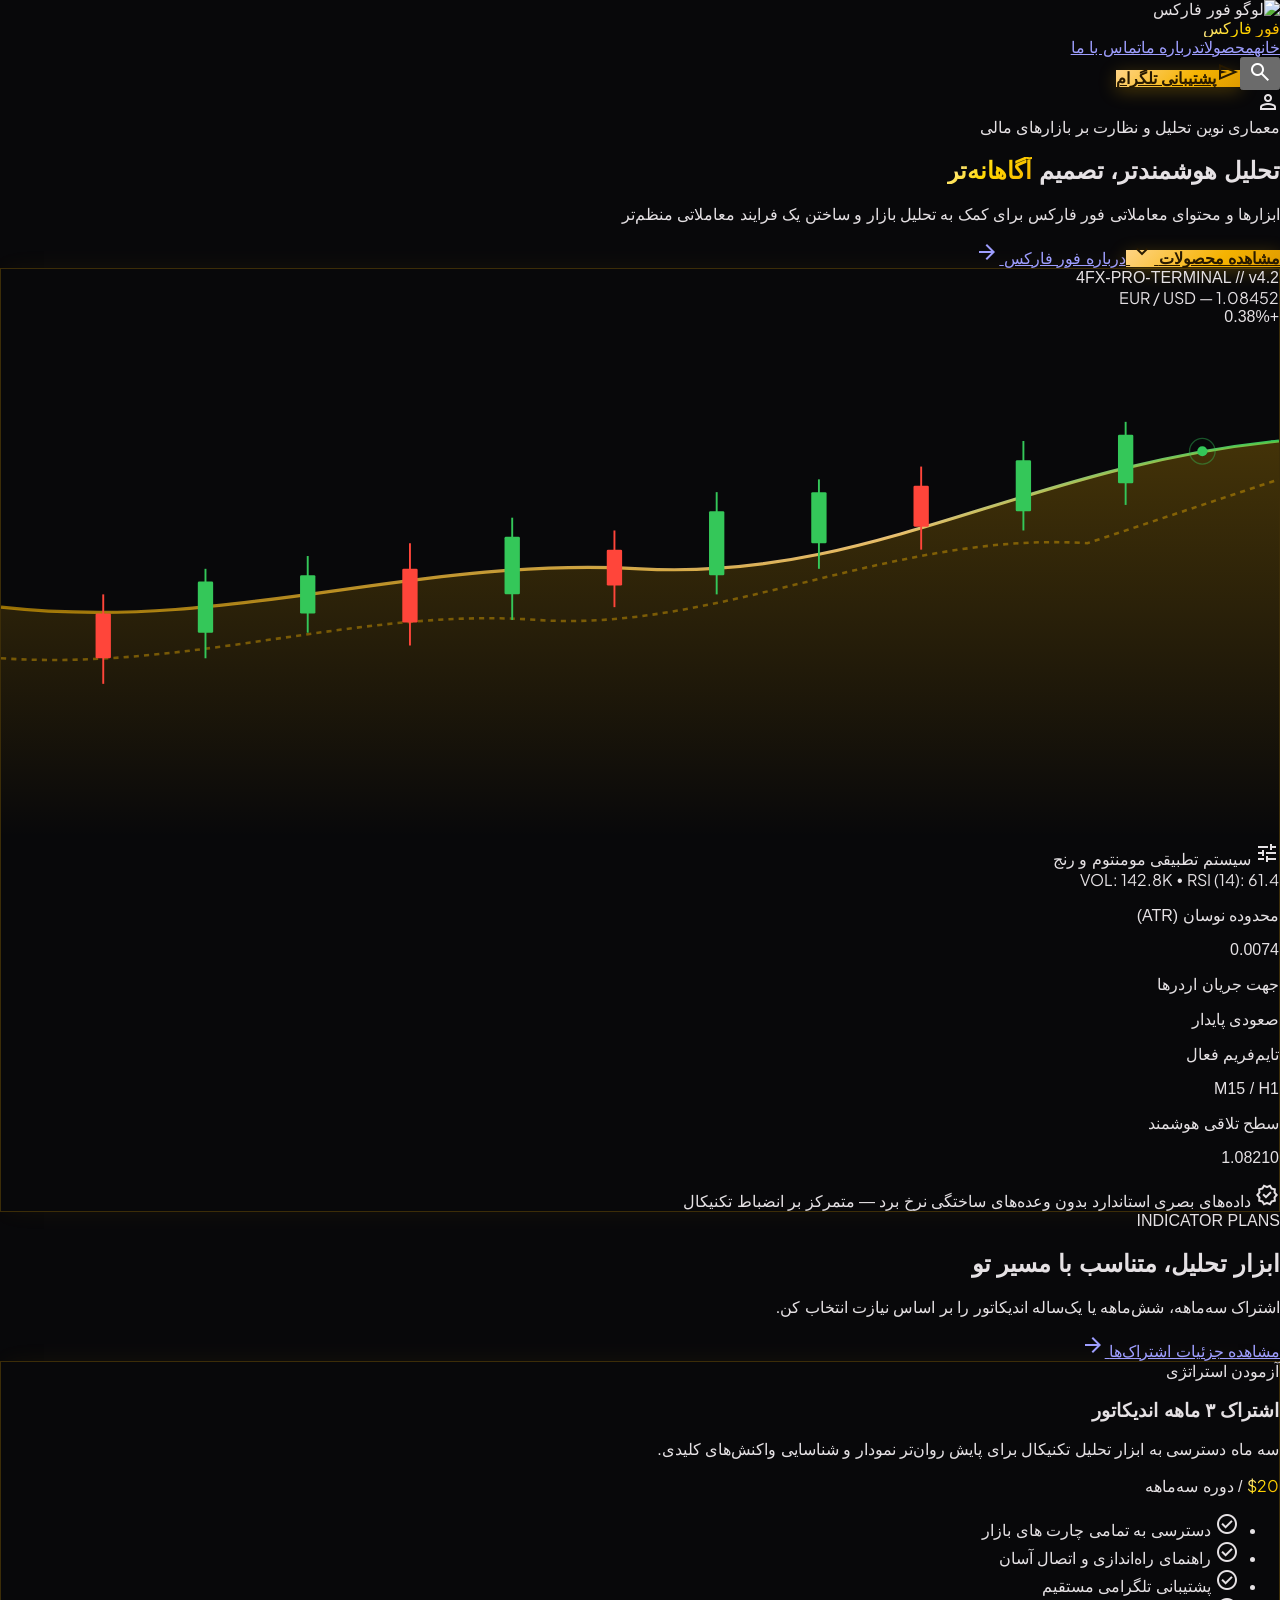
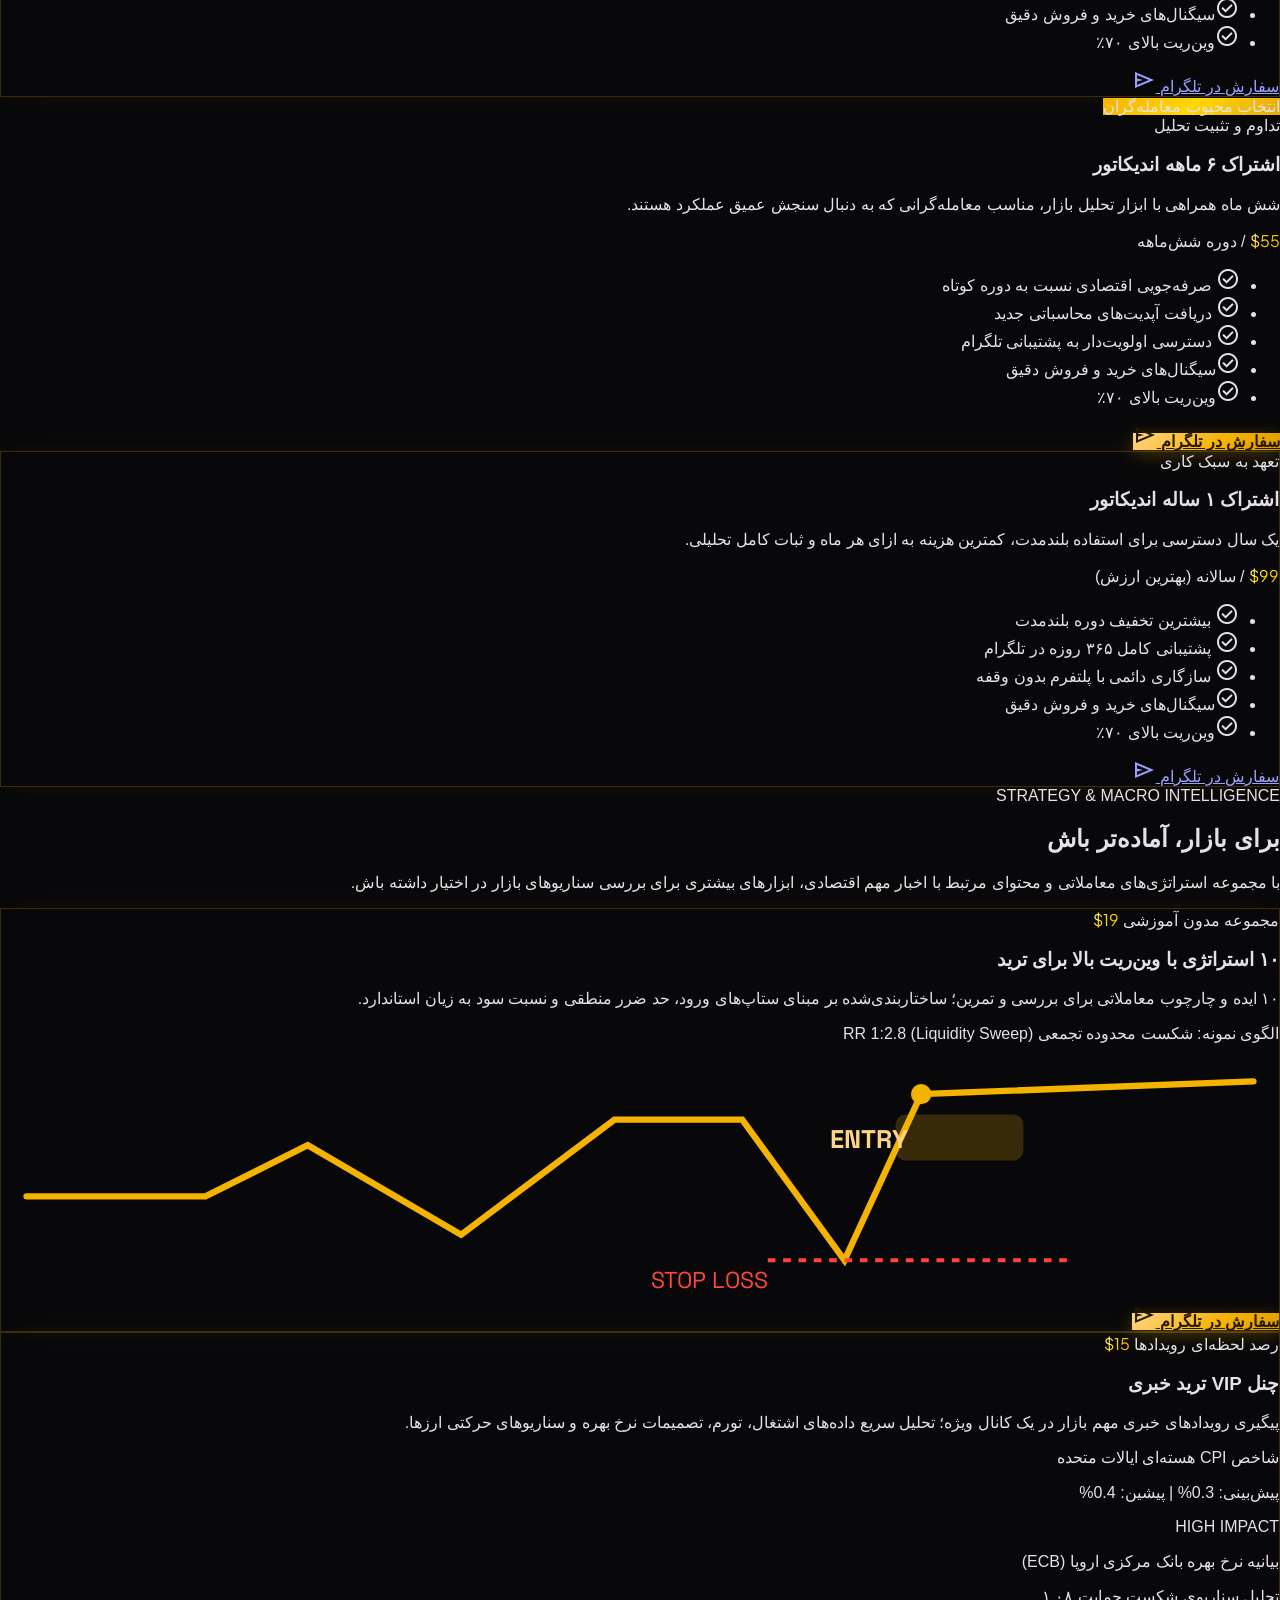
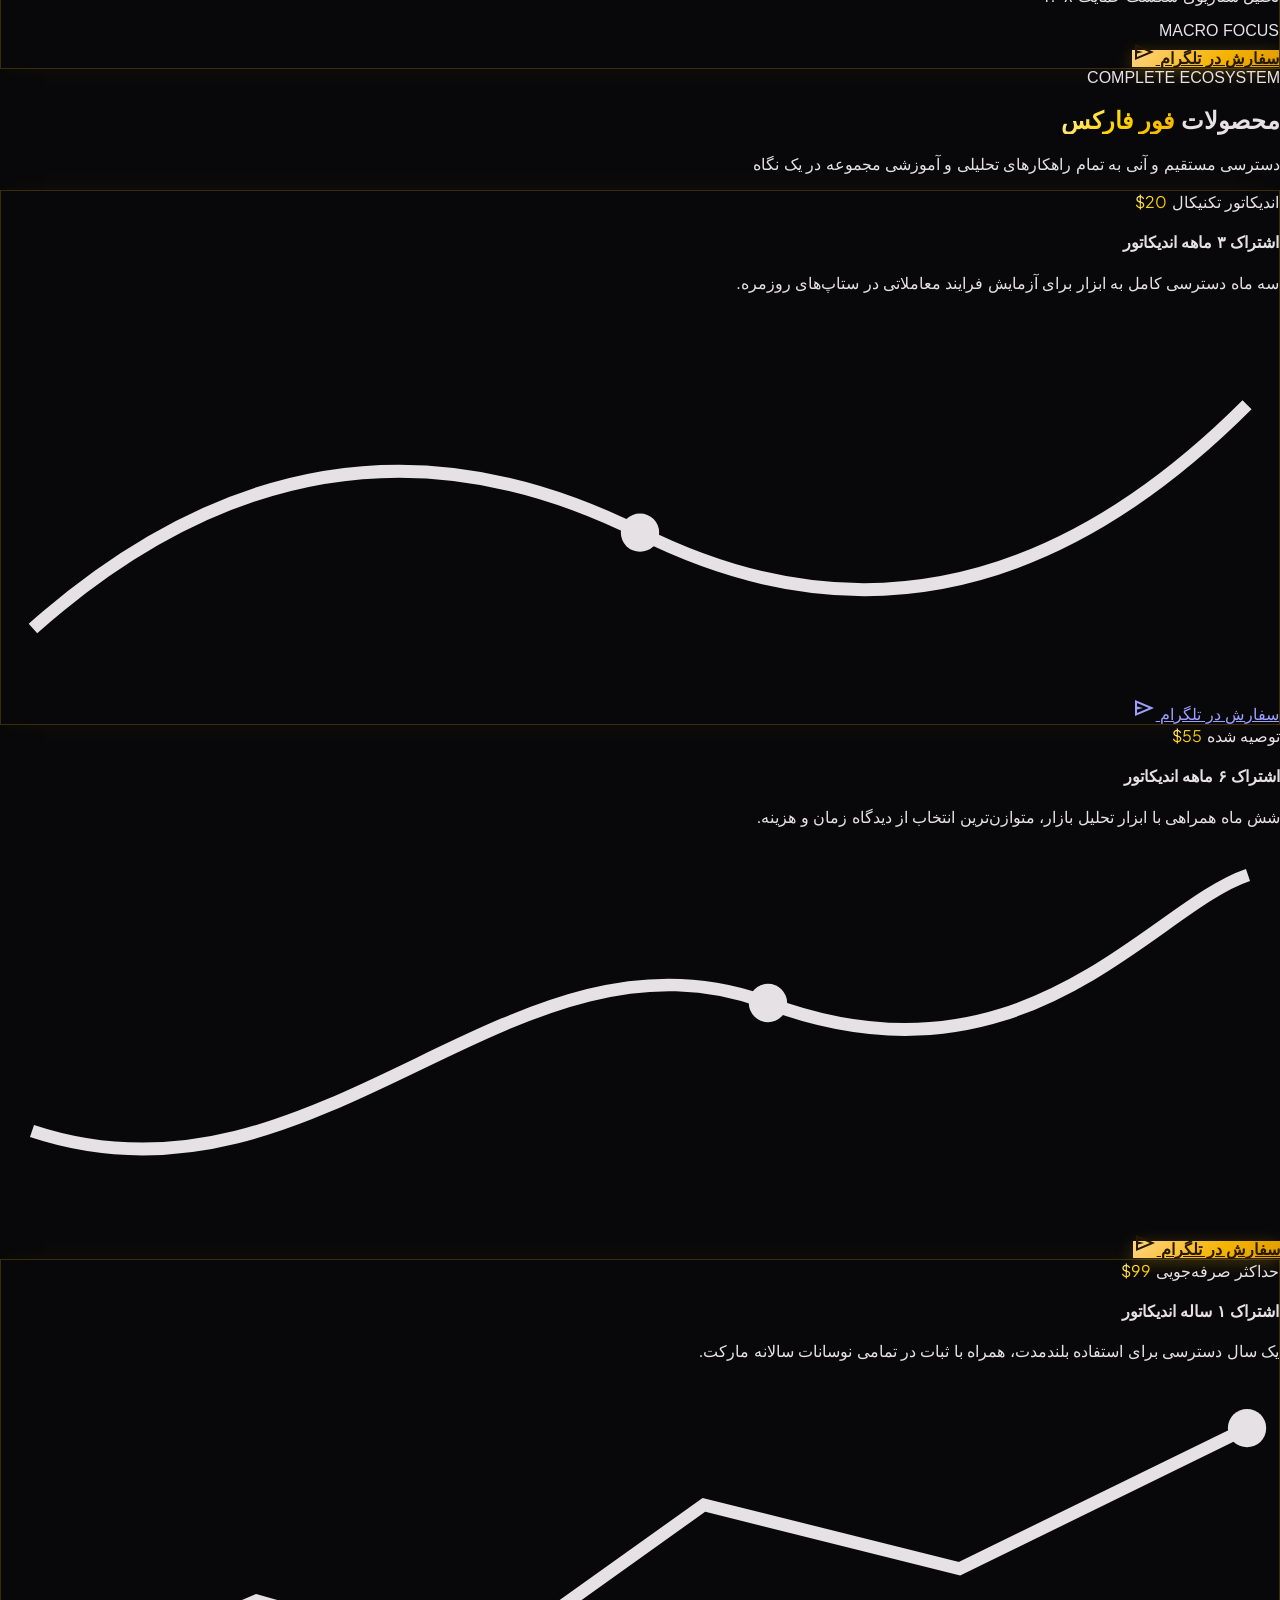
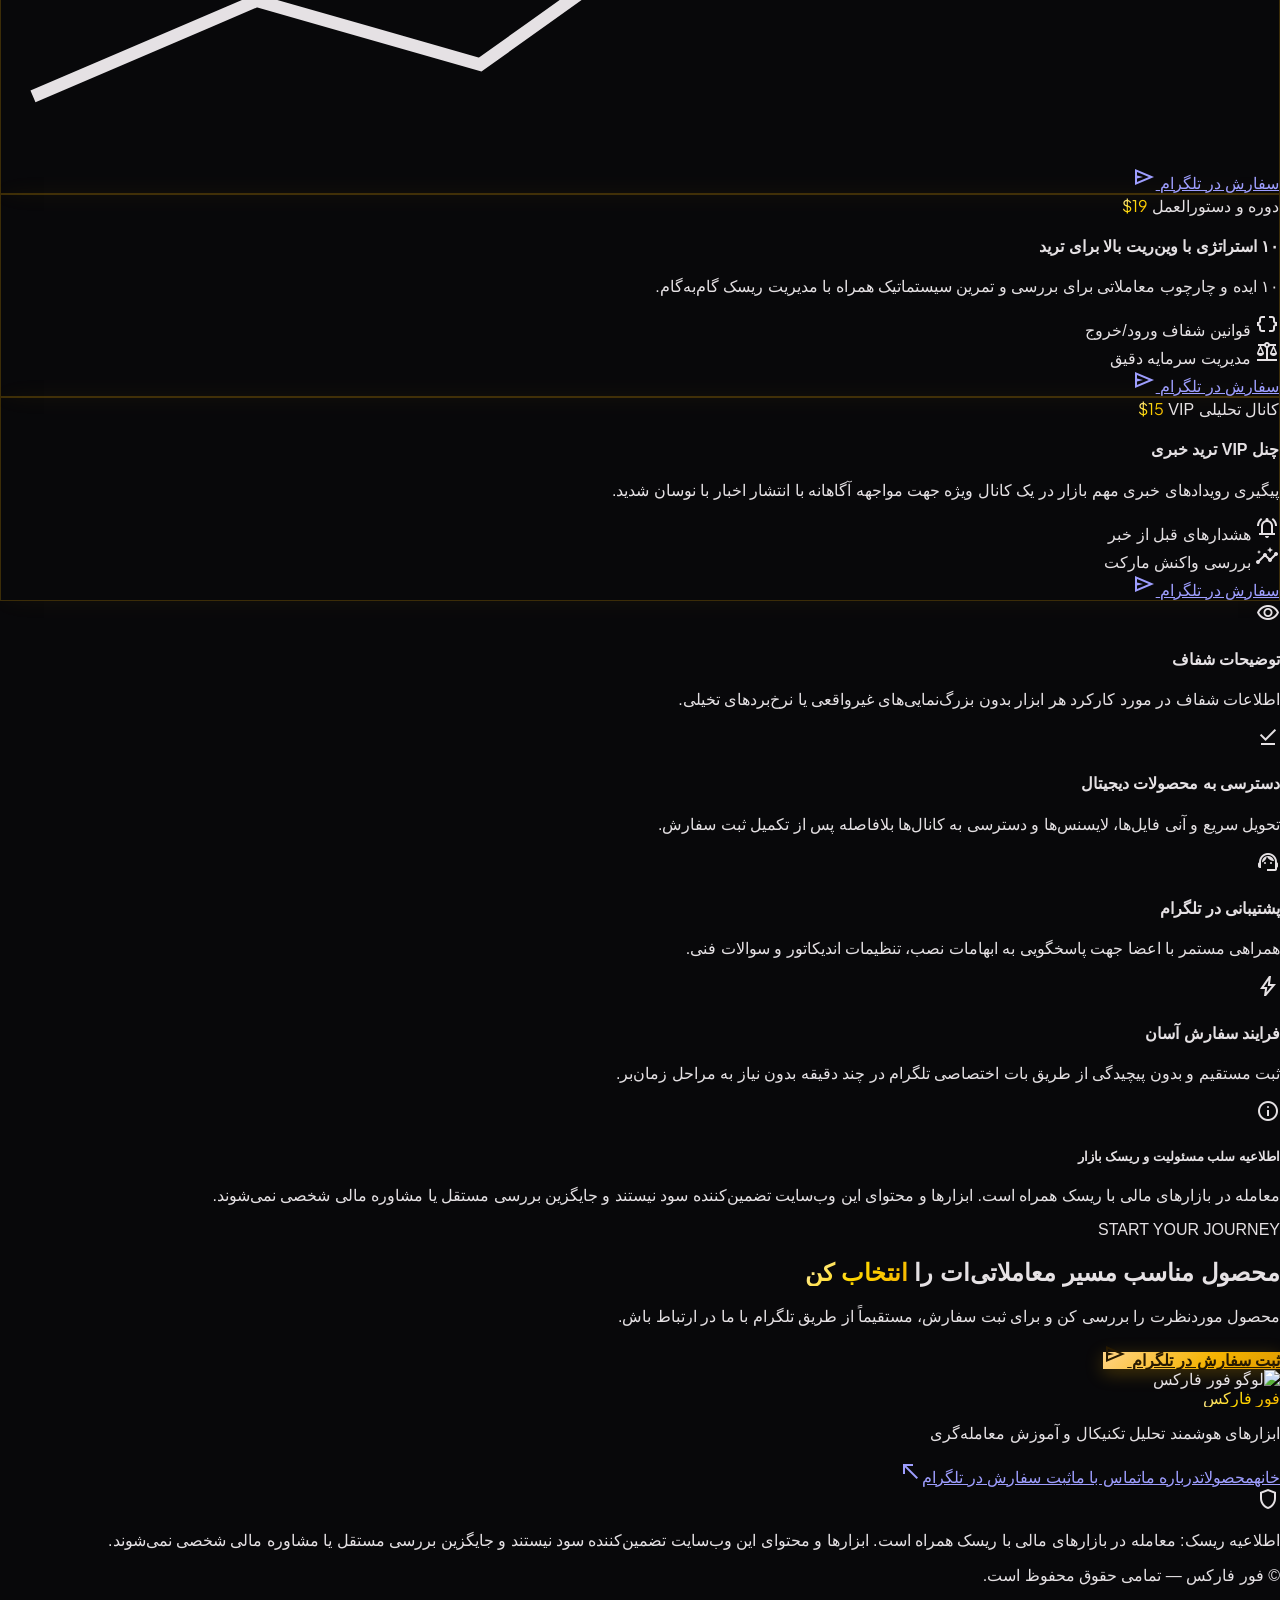
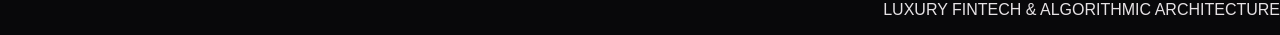
==== commit 3b23fdc3: "Update index.html" ====
--- a/index.html
+++ b/index.html
@@ -18,7 +18,7 @@
 }
 </style><script src="https://cdn.tailwindcss.com?plugins=forms,container-queries"></script><script id="tailwind-config">tailwind.config = { darkMode: "class", theme: { extend: { "colors": { "on-primary-fixed": "#271900", "tertiary-fixed": "#fee178", "primary-container": "#f5b301", "on-secondary": "#3d2e00", "surface-container-low": "#111217", "on-tertiary": "#3b2f00", "surface-variant": "#1c1d24", "error-container": "#93000a", "on-error": "#690005", "chart-bullish": "#34C759", "chart-bearish": "#FF453A", "surface-container": "#15161c", "on-primary-fixed-variant": "#5d4200", "on-primary": "#412d00", "outline": "#9d8f78", "on-background": "#e5e1e4", "outline-variant": "rgba(245, 179, 1, 0.2)", "primary": "#ffd485", "on-tertiary-container": "#5c4c00", "secondary-fixed": "#ffe08f", "surface-container-highest": "#1f2029", "tertiary-container": "#d8bd58", "on-secondary-fixed-variant": "#584400", "inverse-surface": "#e5e1e4", "surface-dim": "#08080a", "secondary-container": "#c59b00", "on-secondary-fixed": "#241a00", "on-surface-variant": "#d4c4ac", "on-primary-container": "#412d00", "on-error-container": "#ffdad6", "primary-fixed": "#ffdea5", "inverse-primary": "#7b5800", "surface-tint": "#febb14", "on-tertiary-fixed-variant": "#554500", "surface": "#0e0f14", "tertiary": "#f5d971", "background": "#08080a", "primary-fixed-dim": "#febb14", "on-surface": "#e5e1e4", "error": "#ffb4ab", "secondary": "#efc134", "on-tertiary-fixed": "#221b00", "on-secondary-container": "#463500", "surface-container-lowest": "#060608", "surface-container-high": "#1a1b22", "secondary-fixed-dim": "#efc134", "surface-bright": "#22232a", "tertiary-fixed-dim": "#e0c560" }, "borderRadius": { "DEFAULT": "0.5rem", "lg": "0.75rem", "xl": "1rem", "full": "9999px" }, "spacing": { "space-lg": "1.5rem", "space-sm": "0.5rem", "space-xl": "2.5rem", "margin": "1.5rem", "space-2xl": "4rem", "space-3xl": "6rem", "space-xs": "0.25rem", "space-md": "1rem" }, "fontFamily": { "headline-md": ["Vazirmatn", "Space Grotesk", "sans-serif"], "headline-sm": ["Vazirmatn", "Space Grotesk", "sans-serif"], "label-lg": ["Vazirmatn", "Space Grotesk", "sans-serif"], "body-lg": ["Vazirmatn", "Manrope", "sans-serif"], "body-md": ["Vazirmatn", "Manrope", "sans-serif"], "body-sm": ["Vazirmatn", "Manrope", "sans-serif"], "headline-lg": ["Vazirmatn", "Space Grotesk", "sans-serif"], "headline-xl-mobile": ["Vazirmatn", "Space Grotesk", "sans-serif"], "label-md": ["Vazirmatn", "Space Grotesk", "sans-serif"], "display-hero": ["Vazirmatn", "Space Grotesk", "sans-serif"], "headline-xl": ["Vazirmatn", "Space Grotesk", "sans-serif"], "label-sm": ["Vazirmatn", "Space Grotesk", "sans-serif"], "body-xl": ["Vazirmatn", "Manrope", "sans-serif"], "display-hero-mobile": ["Vazirmatn", "Space Grotesk", "sans-serif"] }, "fontSize": { "headline-md": ["22px", { "lineHeight": "32px", "letterSpacing": "-0.01em", "fontWeight": "600" }], "headline-sm": ["18px", { "lineHeight": "28px", "fontWeight": "600" }], "label-lg": ["15px", { "lineHeight": "20px", "fontWeight": "600" }], "body-lg": ["17px", { "lineHeight": "28px", "fontWeight": "400" }], "body-md": ["15px", { "lineHeight": "24px", "fontWeight": "400" }], "body-sm": ["13px", { "lineHeight": "20px", "fontWeight": "400" }], "headline-lg": ["28px", { "lineHeight": "38px", "letterSpacing": "-0.015em", "fontWeight": "700" }], "headline-xl-mobile": ["28px", { "lineHeight": "38px", "letterSpacing": "-0.015em", "fontWeight": "700" }], "label-md": ["13px", { "lineHeight": "18px", "fontWeight": "500" }], "display-hero": ["54px", { "lineHeight": "68px", "letterSpacing": "-0.03em", "fontWeight": "800" }], "headline-xl": ["38px", { "lineHeight": "50px", "letterSpacing": "-0.025em", "fontWeight": "700" }], "label-sm": ["11px", { "lineHeight": "16px", "letterSpacing": "0.04em", "fontWeight": "600" }], "body-xl": ["20px", { "lineHeight": "34px", "fontWeight": "400" }], "display-hero-mobile": ["34px", { "lineHeight": "46px", "letterSpacing": "-0.02em", "fontWeight": "800" }] } } } };</script><link rel="stylesheet" href="assets/site.css">
 <script defer src="assets/site.js"></script>
-</head><body class="bg-[#08080a] font-body-md text-[#e5e1e4] antialiased selection:bg-[#f5b301] selection:text-[#271900]"><header class="fixed top-0 left-0 right-0 z-50 bg-[#08080a]/85 backdrop-blur-xl saturate-180 border-b border-[#f5b301]/20 shadow-[0_4px_30px_rgba(0,0,0,0.8)]"><div class="h-16 max-w-7xl mx-auto px-6 lg:px-12 flex items-center justify-between"><div class="flex items-center gap-space-md"><div class="p-1 rounded-lg bg-white/5 border border-white/10 flex items-center justify-center"><img alt="لوگو فور فارکس" class="h-7 w-auto object-contain shrink-0 invert brightness-200" src="https://lh3.googleusercontent.com/aida-public/[base64]"/></div><span class="font-headline-sm text-headline-sm tracking-tight text-white font-bold flex items-center gap-1.5"><span class="gold-gradient-text">فور فارکس</span></span></div><nav class="hidden md:flex items-center gap-space-lg" data-active-classes="text-primary font-bold"><a aria-current="page" class="font-label-lg text-label-lg text-primary font-bold relative after:absolute after:bottom-[-20px] after:left-0 after:right-0 after:h-[2px] after:bg-[#f5b301]" data-path="home" href="index.html">خانه</a><a class="font-label-lg text-label-lg text-neutral-400 hover:text-primary transition-colors" data-path="products" href="products.html">محصولات</a><a class="font-label-lg text-label-lg text-neutral-400 hover:text-primary transition-colors" data-path="about" href="about.html">درباره ما</a><a class="font-label-lg text-label-lg text-neutral-400 hover:text-primary transition-colors" data-path="contact" href="contact.html">تماس با ما</a></nav><div class="flex items-center gap-space-sm"><button aria-label="جستجو" class="w-9 h-9 rounded-full flex items-center justify-center text-neutral-400 hover:text-primary hover:bg-[#1c1d24] border border-neutral-800 transition-all"><span class="material-symbols-outlined text-[20px]">search</span></button><a class="hidden sm:inline-flex items-center gap-space-xs px-space-md py-2 rounded-full gold-btn font-label-md text-label-md transition-all shadow-[0_2px_12px_rgba(245,179,1,0.25)]" href="https://t.me/trades4forexbot" rel="noopener noreferrer" target="_blank"><span class="material-symbols-outlined text-[18px]">send</span><span>پشتیبانی تلگرام</span></a><div class="w-8 h-8 rounded-full bg-gradient-to-br from-primary to-amber-600 flex items-center justify-center text-on-primary shadow-sm"><span class="material-symbols-outlined text-[18px]">person</span></div></div></div></header><main class="w-full pt-16 bg-[#08080a] min-h-[calc(100vh-16rem)]"><div class="flex flex-col w-full">
+</head><body class="bg-[#08080a] font-body-md text-[#e5e1e4] antialiased selection:bg-[#f5b301] selection:text-[#271900]"><header class="fixed top-0 left-0 right-0 z-50 bg-[#08080a]/85 backdrop-blur-xl saturate-180 border-b border-[#f5b301]/20 shadow-[0_4px_30px_rgba(0,0,0,0.8)]"><div class="h-16 max-w-7xl mx-auto px-6 lg:px-12 flex items-center justify-between"><div class="flex items-center gap-space-md"><div class="p-1 rounded-lg bg-white/5 border border-white/10 flex items-center justify-center"><img alt="لوگو فور فارکس" class="h-7 w-auto object-contain shrink-0 invert brightness-200" src="https://lh3.googleusercontent.com/aida-public/[base64]"/></div><span class="font-headline-sm text-headline-sm tracking-tight text-white font-bold flex items-center gap-1.5"><span class="gold-gradient-text">فور فارکس</span></span></div><nav class="hidden md:flex items-center gap-space-lg" data-active-classes="text-primary font-bold"><a aria-current="page" class="font-label-lg text-label-lg text-primary font-bold relative after:absolute after:bottom-[-20px] after:left-0 after:right-0 after:h-[2px] after:bg-[#f5b301]" data-path="home" href="./index.html">خانه</a><a class="font-label-lg text-label-lg text-neutral-400 hover:text-primary transition-colors" data-path="products" href="./products.html">محصولات</a><a class="font-label-lg text-label-lg text-neutral-400 hover:text-primary transition-colors" data-path="about" href="./about.html">درباره ما</a><a class="font-label-lg text-label-lg text-neutral-400 hover:text-primary transition-colors" data-path="contact" href="./contact.html">تماس با ما</a></nav><div class="flex items-center gap-space-sm"><button aria-label="جستجو" class="w-9 h-9 rounded-full flex items-center justify-center text-neutral-400 hover:text-primary hover:bg-[#1c1d24] border border-neutral-800 transition-all"><span class="material-symbols-outlined text-[20px]">search</span></button><a class="hidden sm:inline-flex items-center gap-space-xs px-space-md py-2 rounded-full gold-btn font-label-md text-label-md transition-all shadow-[0_2px_12px_rgba(245,179,1,0.25)]" href="https://t.me/trades4forexbot" rel="noopener noreferrer" target="_blank"><span class="material-symbols-outlined text-[18px]">send</span><span>پشتیبانی تلگرام</span></a><div class="w-8 h-8 rounded-full bg-gradient-to-br from-primary to-amber-600 flex items-center justify-center text-on-primary shadow-sm"><span class="material-symbols-outlined text-[18px]">person</span></div></div></div></header><main class="w-full pt-16 bg-[#08080a] min-h-[calc(100vh-16rem)]"><div class="flex flex-col w-full">
 <!-- SECTION 1: HERO CAMPAIGN -->
 <section class="relative w-full overflow-hidden bg-gradient-to-b from-[#0e0f14] via-[#08080a] to-[#08080a] pt-space-2xl pb-space-3xl border-b border-[#f5b301]/15">
 <div class="absolute -top-36 left-1/2 -translate-x-1/2 w-[850px] h-[450px] bg-gradient-to-b from-primary/15 via-primary-container/8 to-transparent blur-[120px] pointer-events-none rounded-full"></div>
@@ -585,4 +585,4 @@
 </div>
 </div>
 </section>
-</div></main><footer class="w-full bg-[#070709] border-t border-[#f5b301]/15 shadow-[0_-4px_30px_rgba(0,0,0,0.5)]"><div class="max-w-7xl mx-auto px-6 lg:px-12 py-space-2xl"><div class="flex flex-col md:flex-row md:items-start justify-between gap-space-xl pb-space-xl"><div class="max-w-md"><div class="flex items-center gap-space-sm mb-space-sm"><div class="p-1 rounded bg-white/5 border border-white/10"><img alt="لوگو فور فارکس" class="h-7 w-auto object-contain shrink-0 invert brightness-200" src="https://lh3.googleusercontent.com/aida-public/[base64]"/></div><span class="font-headline-sm text-headline-sm text-white font-bold"><span class="gold-gradient-text">فور فارکس</span></span></div><p class="font-body-md text-body-md text-neutral-400 leading-relaxed">ابزارهای هوشمند تحلیل تکنیکال و آموزش معامله‌گری</p></div><div class="flex flex-wrap items-center gap-space-lg"><a class="font-label-lg text-label-lg text-neutral-400 hover:text-primary transition-colors" href="#">خانه</a><a class="font-label-lg text-label-lg text-neutral-400 hover:text-primary transition-colors" href="#">محصولات</a><a class="font-label-lg text-label-lg text-neutral-400 hover:text-primary transition-colors" href="#">درباره ما</a><a class="font-label-lg text-label-lg text-neutral-400 hover:text-primary transition-colors" href="#">تماس با ما</a><a class="font-label-lg text-label-lg text-primary hover:text-amber-300 transition-colors flex items-center gap-space-xs font-semibold" href="https://t.me/trades4forexbot" rel="noopener noreferrer" target="_blank"><span>ثبت سفارش در تلگرام</span><span class="material-symbols-outlined text-[16px]">north_west</span></a></div></div><div class="py-space-lg bg-[#111217] border border-white/5 rounded-xl px-space-md mb-space-lg"><div class="flex items-start gap-space-sm"><span class="material-symbols-outlined text-primary text-[20px] shrink-0 mt-0.5">shield</span><p class="font-body-sm text-body-sm text-neutral-400 leading-relaxed">اطلاعیه ریسک: معامله در بازارهای مالی با ریسک همراه است. ابزارها و محتوای این وب‌سایت تضمین‌کننده سود نیستند و جایگزین بررسی مستقل یا مشاوره مالی شخصی نمی‌شوند.</p></div></div><div class="flex flex-col sm:flex-row items-center justify-between gap-space-sm pt-space-md text-neutral-500 font-body-sm text-body-sm border-t border-white/5"><p>© فور فارکس — تمامی حقوق محفوظ است.</p><p class="font-label-sm text-label-sm tracking-wide text-[#ffd485]/80">LUXURY FINTECH &amp; ALGORITHMIC ARCHITECTURE</p></div></div></footer></body></html>+</div></main><footer class="w-full bg-[#070709] border-t border-[#f5b301]/15 shadow-[0_-4px_30px_rgba(0,0,0,0.5)]"><div class="max-w-7xl mx-auto px-6 lg:px-12 py-space-2xl"><div class="flex flex-col md:flex-row md:items-start justify-between gap-space-xl pb-space-xl"><div class="max-w-md"><div class="flex items-center gap-space-sm mb-space-sm"><div class="p-1 rounded bg-white/5 border border-white/10"><img alt="لوگو فور فارکس" class="h-7 w-auto object-contain shrink-0 invert brightness-200" src="https://lh3.googleusercontent.com/aida-public/[base64]"/></div><span class="font-headline-sm text-headline-sm text-white font-bold"><span class="gold-gradient-text">فور فارکس</span></span></div><p class="font-body-md text-body-md text-neutral-400 leading-relaxed">ابزارهای هوشمند تحلیل تکنیکال و آموزش معامله‌گری</p></div><div class="flex flex-wrap items-center gap-space-lg"><a class="font-label-lg text-label-lg text-neutral-400 hover:text-primary transition-colors" href="#">خانه</a><a class="font-label-lg text-label-lg text-neutral-400 hover:text-primary transition-colors" href="#">محصولات</a><a class="font-label-lg text-label-lg text-neutral-400 hover:text-primary transition-colors" href="#">درباره ما</a><a class="font-label-lg text-label-lg text-neutral-400 hover:text-primary transition-colors" href="#">تماس با ما</a><a class="font-label-lg text-label-lg text-primary hover:text-amber-300 transition-colors flex items-center gap-space-xs font-semibold" href="https://t.me/trades4forexbot" rel="noopener noreferrer" target="_blank"><span>ثبت سفارش در تلگرام</span><span class="material-symbols-outlined text-[16px]">north_west</span></a></div></div><div class="py-space-lg bg-[#111217] border border-white/5 rounded-xl px-space-md mb-space-lg"><div class="flex items-start gap-space-sm"><span class="material-symbols-outlined text-primary text-[20px] shrink-0 mt-0.5">shield</span><p class="font-body-sm text-body-sm text-neutral-400 leading-relaxed">اطلاعیه ریسک: معامله در بازارهای مالی با ریسک همراه است. ابزارها و محتوای این وب‌سایت تضمین‌کننده سود نیستند و جایگزین بررسی مستقل یا مشاوره مالی شخصی نمی‌شوند.</p></div></div><div class="flex flex-col sm:flex-row items-center justify-between gap-space-sm pt-space-md text-neutral-500 font-body-sm text-body-sm border-t border-white/5"><p>© فور فارکس — تمامی حقوق محفوظ است.</p><p class="font-label-sm text-label-sm tracking-wide text-[#ffd485]/80">LUXURY FINTECH &amp; ALGORITHMIC ARCHITECTURE</p></div></div></footer></body></html>
--- a/assets/site.css
+++ b/assets/site.css
@@ -0,0 +1,30 @@
+
+:root{color-scheme:dark;scroll-behavior:smooth;scroll-padding-top:88px}
+html{scroll-behavior:smooth}
+body{min-width:320px}
+a,button{ -webkit-tap-highlight-color:transparent}
+button{cursor:pointer}
+img{max-width:100%}
+::selection{background:#f5b301;color:#271900}
+:focus-visible{outline:2px solid #ffd485;outline-offset:3px}
+.site-mobile-toggle{display:none}
+.site-mobile-nav{display:none}
+.site-search-overlay{position:fixed;inset:0;z-index:1000;background:rgba(3,3,5,.76);backdrop-filter:blur(14px);display:flex;align-items:flex-start;justify-content:center;padding:12vh 20px 24px;opacity:0;visibility:hidden;transition:opacity .2s,visibility .2s}
+.site-search-overlay.is-open{opacity:1;visibility:visible}
+.site-search-panel{width:min(620px,100%);background:rgba(17,18,23,.96);border:1px solid rgba(245,179,1,.35);border-radius:22px;padding:22px;box-shadow:0 24px 90px #0009}
+.site-search-field{width:100%;box-sizing:border-box;border-radius:12px;padding:14px 16px;background:#09090b;border:1px solid rgba(245,179,1,.3);color:#fff;font:inherit;margin:14px 0}
+.site-search-results{display:grid;gap:8px;max-height:40vh;overflow:auto}
+.site-search-results a{display:block;padding:11px 13px;border-radius:10px;background:#ffffff08;color:#eee;text-decoration:none}
+.site-search-results a:hover{background:#f5b30118;color:#ffd485}
+.site-search-close{float:left;border:1px solid #ffffff20;background:#ffffff08;color:#eee;border-radius:999px;padding:6px 11px}
+.site-reveal{opacity:0;transform:translateY(16px);transition:opacity .65s ease,transform .65s ease}
+.site-reveal.is-visible{opacity:1;transform:none}
+@media(prefers-reduced-motion:reduce){*,*::before,*::after{scroll-behavior:auto!important;animation-duration:.01ms!important;animation-iteration-count:1!important;transition-duration:.01ms!important}.site-reveal{opacity:1;transform:none}}
+@media(max-width:767px){
+ header nav:not(.site-mobile-nav){display:none!important}
+ .site-mobile-toggle{display:inline-flex;align-items:center;justify-content:center;width:38px;height:38px;border:1px solid rgba(245,179,1,.22);border-radius:50%;background:#15161c;color:#ffd485}
+ .site-mobile-nav{position:absolute;display:flex;flex-direction:column;gap:0;top:calc(100% + 1px);left:12px;right:12px;padding:8px;background:rgba(12,12,16,.97);border:1px solid rgba(245,179,1,.24);border-radius:16px;backdrop-filter:blur(18px);box-shadow:0 20px 50px #0009;opacity:0;visibility:hidden;transform:translateY(-8px);transition:.2s}
+ .site-mobile-nav.is-open{opacity:1;visibility:visible;transform:none}
+ .site-mobile-nav a{padding:13px 14px;border-radius:10px;color:#ddd;text-decoration:none}
+ .site-mobile-nav a[aria-current=page],.site-mobile-nav a:hover{background:#f5b30114;color:#ffd485}
+}
